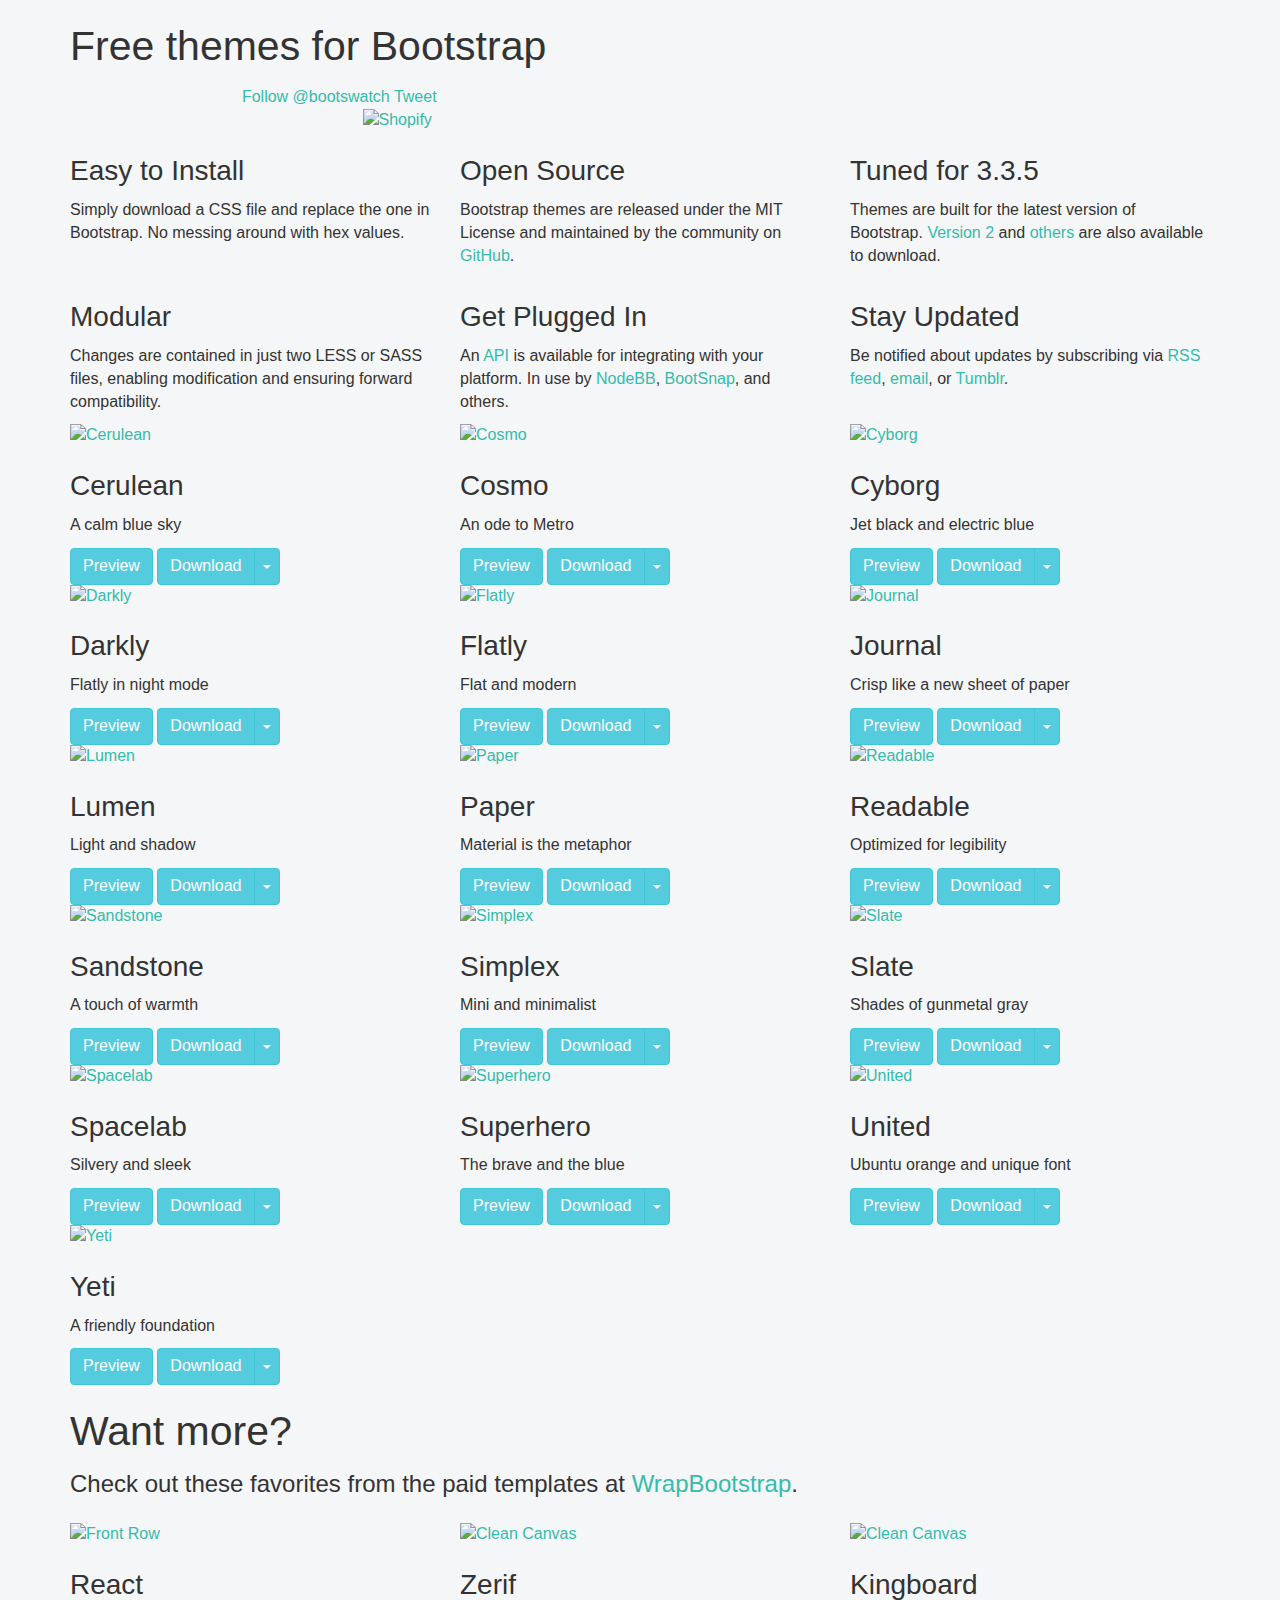
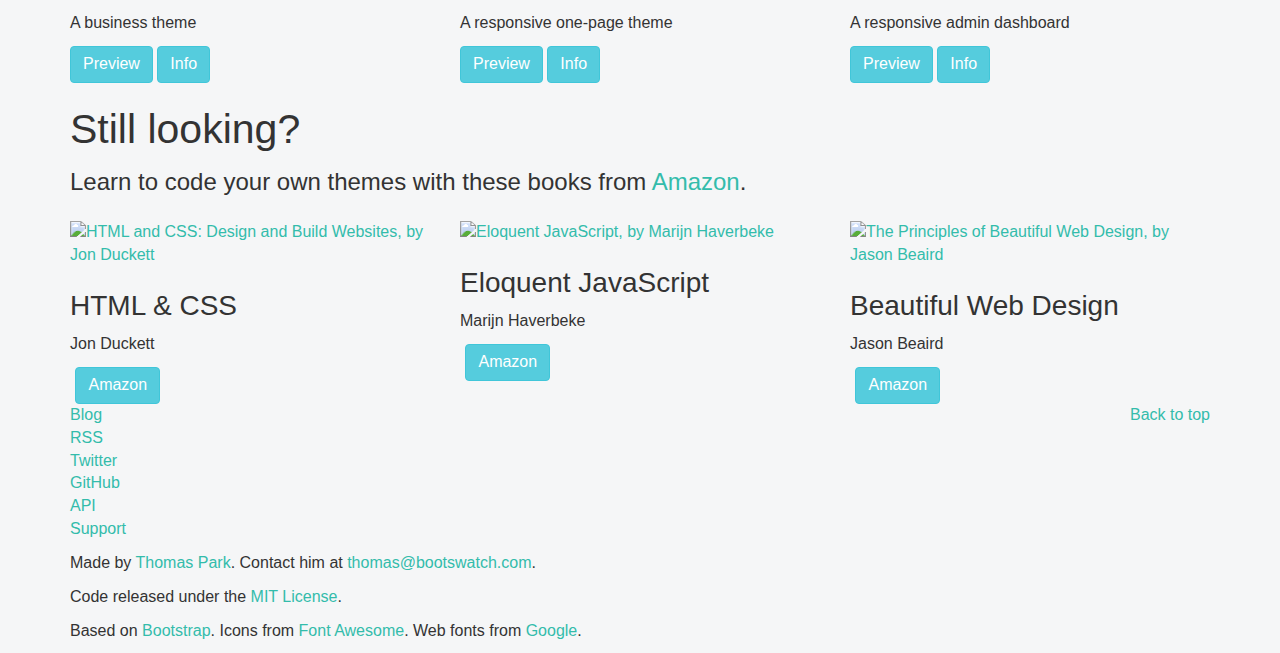
==== full-featured-template.html @ 7a9c5485 "Create full-featured-template.html" ====
<!DOCTYPE html>
<html lang="en">
  <head>
    <meta charset="utf-8">
    <title>Bootsstrap Full featured template</title>
    <meta name="viewport" content="width=device-width, initial-scale=1">
    <meta http-equiv="X-UA-Compatible" content="IE=edge" />
    <link rel="stylesheet" href="./css/bootstrap.css" media="screen">
    <link rel="stylesheet" href="./css/font-awesome.min.css">
    <link rel="stylesheet" href="./css/custom.css">
    <!-- HTML5 shim and Respond.js IE8 support of HTML5 elements and media queries -->
    <!--[if lt IE 9]>
      <script src="./bower_components/html5shiv/dist/html5shiv.js"></script>
      <script src="./bower_components/respond/dest/respond.min.js"></script>
    <![endif]-->
    
  </head>
  <body id="home">
    <div class="splash">
      <div class="container">

        <div class="row">
          <div class="col-lg-12">
            <!-- <div><img class="logo" src="assets/img/logo.png"></div> -->
            <h1>Free themes for Bootstrap</h1>
            <div id="social">
              <span>
                <iframe id="gh-fork" src="https://ghbtns.com/github-btn.html?user=thomaspark&repo=bootswatch&type=fork" allowtransparency="true" frameborder="0" scrolling="0" width="53" height="20"></iframe>
                <iframe id="gh-star" src="https://ghbtns.com/github-btn.html?user=thomaspark&repo=bootswatch&type=watch&count=true" allowtransparency="true" frameborder="0" scrolling="0" width="110" height="20"></iframe>
              </span>
              <span>
                <a href="https://twitter.com/bootswatch" class="twitter-follow-button" data-show-count="false" data-show-screen-name="true">Follow @bootswatch</a>
                <a href="https://twitter.com/share" class="twitter-share-button" data-url="http://bootswatch.com" data-via="bootswatch">Tweet</a>
              </span>
            </div>
            <div class="row">
              <div class="col-md-6 col-md-offset-3">
                <div class="sponsor">
                  <a href="http://www.shopify.com/?ref=bootswatch" target="_blank" onclick="_gaq.push(['_trackEvent', 'banner', 'click', 'shopify']);">
                    <img src="assets/img/shopify.png" alt="Shopify" width="180" height="150" onload="_gaq.push(['_trackEvent', 'banner', 'impression', 'shopify']);">
                  </a>
                </div>
              </div>
            </div>
          </div>
        </div>

      </div>
    </div>

    <div class="section-tout">
      <div class="container">

        <div class="row">
          <div class="col-lg-4 col-sm-6">
            <h3><i class="fa fa-file-o"></i> Easy to Install</h3>
            <p>Simply download a CSS file and replace the one in Bootstrap. No messing around with hex values.</p>
          </div>
          <div class="col-lg-4 col-sm-6">
            <h3><i class="fa fa-github"></i> Open Source</h3>
            <p>Bootstrap themes are released under the MIT License and maintained by the community on <a target="_blank" href="https://github.com/thomaspark/bootswatch">GitHub</a>.</p>
          </div>
          <div class="col-lg-4 col-sm-6">
            <h3><i class="fa fa-wrench"></i> Tuned for 3.3.5</h3>
            <p>Themes are built for the latest version of Bootstrap. <a href="2/">Version 2</a> and <a target="_blank" href="https://github.com/thomaspark/bootswatch/tags">others</a> are also available to download.</p>
          </div>
          <div class="col-lg-4 col-sm-6">
            <h3><i class="fa fa-cogs"></i> Modular</h3>
             <p>Changes are contained in just two LESS or SASS files, enabling modification and ensuring forward compatibility.</p>
          </div>
          <div class="col-lg-4 col-sm-6">
            <h3><i class="fa fa-cloud"></i> Get Plugged In</h3>
            <p>An <a href="./help/#api">API</a> is available for integrating with your platform. In use by <a href="https://nodebb.org/" target="_blank">NodeBB</a>, <a href="http://yabdab.com/stacks/bootsnap" target="_blank">BootSnap</a>, and others.</p>
          </div>
          <div class="col-lg-4 col-sm-6">
            <h3><i class="fa fa-bullhorn"></i> Stay Updated</h3>
            <p>Be notified about updates by subscribing via <a href="http://feeds.feedburner.com/bootswatch">RSS feed</a>, <a href="http://feedburner.google.com/fb/a/mailverify?uri=bootswatch&amp;loc=en_US">email</a>, or <a href="http://news.bootswatch.com" onclick="pageTracker._link(this.href); return false;">Tumblr</a>.</p>
          </div>
        </div>

      </div>
    </div>

    <div class="section-preview">
      <div class="container">
        <div class="row">

          <div class="col-lg-4 col-sm-6">
            <div class="preview">
              <div class="image">
                <a href="cerulean/"><img src="cerulean/thumbnail.png" class="img-responsive" alt="Cerulean"></a>
              </div>
              <div class="options">
                <h3>Cerulean</h3>
                <p>A calm blue sky</p>
                <div class="btn-group"><a class="btn btn-info" href="cerulean/">Preview</a></div>
                <div class="btn-group">
                  <a class="btn btn-info" target="_blank" href="cerulean/bootstrap.min.css" onClick="_gaq.push(['_trackEvent', 'bootswatch', 'cerulean', 'bootstrap.min.css']);">Download</a>
                  <a class="btn btn-info dropdown-toggle" data-toggle="dropdown" href="#">
                    <span class="caret"></span>
                  </a>
                  <ul class="dropdown-menu">
                    <li><a target="_blank" href="cerulean/bootstrap.min.css" onClick="_gaq.push(['_trackEvent', 'bootswatch', 'cerulean', 'bootstrap.min.css']);">bootstrap.min.css</a></li>
                    <li><a target="_blank" href="cerulean/bootstrap.css" onClick="_gaq.push(['_trackEvent', 'bootswatch', 'cerulean', 'bootstrap.css']);">bootstrap.css</a></li>
                    <li class="divider"></li>
                    <li><a target="_blank" href="cerulean/variables.less" onClick="_gaq.push(['_trackEvent', 'bootswatch', 'cerulean', 'variables.less']);">variables.less</a></li>
                    <li><a target="_blank" href="cerulean/bootswatch.less" onClick="_gaq.push(['_trackEvent', 'bootswatch', 'cerulean', 'bootswatch.less']);">bootswatch.less</a></li>
                    <li class="divider"></li>
                    <li><a target="_blank" href="cerulean/_variables.scss" onClick="_gaq.push(['_trackEvent', 'bootswatch', 'cerulean', '_variables.scss']);">_variables.scss</a></li>
                    <li><a target="_blank" href="cerulean/_bootswatch.scss" onClick="_gaq.push(['_trackEvent', 'bootswatch', 'cerulean', '_bootswatch.scss']);">_bootswatch.scss</a></li>
                  </ul>
                </div>
              </div>
            </div>
          </div>

          <div class="col-lg-4 col-sm-6">
            <div class="preview">
              <div class="image">
                <a href="cosmo/"><img class="img-responsive" src="cosmo/thumbnail.png" alt="Cosmo"></a>
              </div>
              <div class="options">
                <h3>Cosmo</h3>
                <p>An ode to Metro</p>
                <div class="btn-group"><a class="btn btn-info" href="cosmo/">Preview</a></div>
                <div class="btn-group">
                  <a class="btn btn-info" target="_blank" href="cosmo/bootstrap.min.css" onClick="_gaq.push(['_trackEvent', 'bootswatch', 'cosmo', 'bootstrap.min.css']);">Download</a>
                  <a class="btn btn-info dropdown-toggle" data-toggle="dropdown" href="#">
                    <span class="caret"></span>
                  </a>
                  <ul class="dropdown-menu">
                    <li><a target="_blank" href="cosmo/bootstrap.min.css" onClick="_gaq.push(['_trackEvent', 'bootswatch', 'cosmo', 'bootstrap.min.css']);">bootstrap.min.css</a></li>
                    <li><a target="_blank" href="cosmo/bootstrap.css" onClick="_gaq.push(['_trackEvent', 'bootswatch', 'cosmo', 'bootstrap.css']);">bootstrap.css</a></li>
                    <li class="divider"></li>
                    <li><a target="_blank" href="cosmo/variables.less" onClick="_gaq.push(['_trackEvent', 'bootswatch', 'cosmo', 'variables.less']);">variables.less</a></li>
                    <li><a target="_blank" href="cosmo/bootswatch.less" onClick="_gaq.push(['_trackEvent', 'bootswatch', 'cosmo', 'bootswatch.less']);">bootswatch.less</a></li>
                    <li class="divider"></li>
                    <li><a target="_blank" href="cosmo/_variables.scss" onClick="_gaq.push(['_trackEvent', 'bootswatch', 'cosmo', '_variables.scss']);">_variables.scss</a></li>
                    <li><a target="_blank" href="cosmo/_bootswatch.scss" onClick="_gaq.push(['_trackEvent', 'bootswatch', 'cosmo', '_bootswatch.scss']);">_bootswatch.scss</a></li>
                  </ul>
                </div>
              </div>
            </div>
          </div>

          <div class="col-lg-4 col-sm-6">
            <div class="preview">
              <div class="image">
                <a href="cyborg/"><img class="img-responsive" src="cyborg/thumbnail.png" alt="Cyborg"></a>
              </div>
              <div class="options">
                <h3>Cyborg</h3>
                <p>Jet black and electric blue</p>
                <div class="btn-group"><a class="btn btn-info" href="cyborg/">Preview</a></div>
                <div class="btn-group">
                  <a class="btn btn-info" target="_blank" href="cyborg/bootstrap.min.css"
                  onClick="_gaq.push(['_trackEvent', 'bootswatch', 'cyborg', 'bootstrap.min.css']);">Download</a>
                  <a class="btn btn-info dropdown-toggle" data-toggle="dropdown" href="#">
                    <span class="caret"></span>
                  </a>
                  <ul class="dropdown-menu">
                    <li><a target="_blank" href="cyborg/bootstrap.min.css" onClick="_gaq.push(['_trackEvent', 'bootswatch', 'cyborg', 'bootstrap.min.css']);">bootstrap.min.css</a></li>
                    <li><a target="_blank" href="cyborg/bootstrap.css" onClick="_gaq.push(['_trackEvent', 'bootswatch', 'cyborg', 'bootstrap.css']);">bootstrap.css</a></li>
                    <li class="divider"></li>
                    <li><a target="_blank" href="cyborg/variables.less" onClick="_gaq.push(['_trackEvent', 'bootswatch', 'cyborg', 'variables.less']);">variables.less</a></li>
                    <li><a target="_blank" href="cyborg/bootswatch.less" onClick="_gaq.push(['_trackEvent', 'bootswatch', 'cyborg', 'bootswatch.less']);">bootswatch.less</a></li>
                    <li class="divider"></li>
                    <li><a target="_blank" href="cyborg/_variables.scss" onClick="_gaq.push(['_trackEvent', 'bootswatch', 'cyborg', '_variables.scss']);">_variables.scss</a></li>
                    <li><a target="_blank" href="cyborg/_bootswatch.scss" onClick="_gaq.push(['_trackEvent', 'bootswatch', 'cyborg', '_bootswatch.scss']);">_bootswatch.scss</a></li>
                  </ul>
                </div>
              </div>
            </div>
          </div>

          <div class="col-lg-4 col-sm-6">
            <div class="preview">
              <div class="image">
                <a href="darkly/"><img class="img-responsive" src="darkly/thumbnail.png" alt="Darkly"></a>
              </div>
              <div class="options">
                <h3>Darkly</h3>
                <p>Flatly in night mode</p>
                <div class="btn-group"><a class="btn btn-info" href="darkly/">Preview</a></div>
                <div class="btn-group">
                  <a class="btn btn-info" target="_blank" href="darkly/bootstrap.min.css"
                  onClick="_gaq.push(['_trackEvent', 'bootswatch', 'darkly', 'bootstrap.min.css']);">Download</a>
                  <a class="btn btn-info dropdown-toggle" data-toggle="dropdown" href="#">
                    <span class="caret"></span>
                  </a>
                  <ul class="dropdown-menu">
                    <li><a target="_blank" href="darkly/bootstrap.min.css" onClick="_gaq.push(['_trackEvent', 'bootswatch', 'darkly', 'bootstrap.min.css']);">bootstrap.min.css</a></li>
                    <li><a target="_blank" href="darkly/bootstrap.css" onClick="_gaq.push(['_trackEvent', 'bootswatch', 'darkly', 'bootstrap.css']);">bootstrap.css</a></li>
                    <li class="divider"></li>
                    <li><a target="_blank" href="darkly/variables.less" onClick="_gaq.push(['_trackEvent', 'bootswatch', 'darkly', 'variables.less']);">variables.less</a></li>
                    <li><a target="_blank" href="darkly/bootswatch.less" onClick="_gaq.push(['_trackEvent', 'bootswatch', 'darkly', 'bootswatch.less']);">bootswatch.less</a></li>
                    <li class="divider"></li>
                    <li><a target="_blank" href="darkly/_variables.scss" onClick="_gaq.push(['_trackEvent', 'bootswatch', 'darkly', '_variables.scss']);">_variables.scss</a></li>
                    <li><a target="_blank" href="darkly/_bootswatch.scss" onClick="_gaq.push(['_trackEvent', 'bootswatch', 'darkly', '_bootswatch.scss']);">_bootswatch.scss</a></li>
                  </ul>
                </div>
              </div>
            </div>
          </div>

          <div class="col-lg-4 col-sm-6">
            <div class="preview">
              <div class="image">
                <a href="flatly/"><img class="img-responsive" src="flatly/thumbnail.png" alt="Flatly"></a>
              </div>
              <div class="options">
                <h3>Flatly</h3>
                <p>Flat and modern</p>
                <div class="btn-group"><a class="btn btn-info" href="flatly/">Preview</a></div>
                <div class="btn-group">
                  <a class="btn btn-info" target="_blank" href="flatly/bootstrap.min.css"
                  onClick="_gaq.push(['_trackEvent', 'bootswatch', 'flatly', 'bootstrap.min.css']);">Download</a>
                  <a class="btn btn-info dropdown-toggle" data-toggle="dropdown" href="#">
                    <span class="caret"></span>
                  </a>
                  <ul class="dropdown-menu">
                    <li><a target="_blank" href="flatly/bootstrap.min.css" onClick="_gaq.push(['_trackEvent', 'bootswatch', 'flatly', 'bootstrap.min.css']);">bootstrap.min.css</a></li>
                    <li><a target="_blank" href="flatly/bootstrap.css" onClick="_gaq.push(['_trackEvent', 'bootswatch', 'flatly', 'bootstrap.css']);">bootstrap.css</a></li>
                    <li class="divider"></li>
                    <li><a target="_blank" href="flatly/variables.less" onClick="_gaq.push(['_trackEvent', 'bootswatch', 'flatly', 'variables.less']);">variables.less</a></li>
                    <li><a target="_blank" href="flatly/bootswatch.less" onClick="_gaq.push(['_trackEvent', 'bootswatch', 'flatly', 'bootswatch.less']);">bootswatch.less</a></li>
                    <li class="divider"></li>
                    <li><a target="_blank" href="flatly/_variables.scss" onClick="_gaq.push(['_trackEvent', 'bootswatch', 'flatly', '_variables.scss']);">_variables.scss</a></li>
                    <li><a target="_blank" href="flatly/_bootswatch.scss" onClick="_gaq.push(['_trackEvent', 'bootswatch', 'flatly', '_bootswatch.scss']);">_bootswatch.scss</a></li>
                  </ul>
                </div>
              </div>
            </div>
          </div>

          <div class="col-lg-4 col-sm-6">
            <div class="preview">
              <div class="image">
                <a href="journal/"><img class="img-responsive" src="journal/thumbnail.png" alt="Journal"></a>
              </div>
              <div class="options">
                <h3>Journal</h3>
                <p>Crisp like a new sheet of paper</p>
                <div class="btn-group"><a class="btn btn-info" href="journal/">Preview</a></div>
                <div class="btn-group">
                  <a class="btn btn-info" target="_blank" href="journal/bootstrap.min.css"
                  onClick="_gaq.push(['_trackEvent', 'bootswatch', 'journal', 'bootstrap.min.css']);">Download</a>
                  <a class="btn btn-info dropdown-toggle" data-toggle="dropdown" href="#">
                    <span class="caret"></span>
                  </a>
                  <ul class="dropdown-menu">
                    <li><a target="_blank" href="journal/bootstrap.min.css" onClick="_gaq.push(['_trackEvent', 'bootswatch', 'journal', 'bootstrap.min.css']);">bootstrap.min.css</a></li>
                    <li><a target="_blank" href="journal/bootstrap.css" onClick="_gaq.push(['_trackEvent', 'bootswatch', 'journal', 'bootstrap.css']);">bootstrap.css</a></li>
                    <li class="divider"></li>
                    <li><a target="_blank" href="journal/variables.less" onClick="_gaq.push(['_trackEvent', 'bootswatch', 'journal', 'variables.less']);">variables.less</a></li>
                    <li><a target="_blank" href="journal/bootswatch.less" onClick="_gaq.push(['_trackEvent', 'bootswatch', 'journal', 'bootswatch.less']);">bootswatch.less</a></li>
                    <li class="divider"></li>
                    <li><a target="_blank" href="journal/_variables.scss" onClick="_gaq.push(['_trackEvent', 'bootswatch', 'journal', '_variables.scss']);">_variables.scss</a></li>
                    <li><a target="_blank" href="journal/_bootswatch.scss" onClick="_gaq.push(['_trackEvent', 'bootswatch', 'journal', '_bootswatch.scss']);">_bootswatch.scss</a></li>
                  </ul>
                </div>
              </div>
            </div>
          </div>

          <div class="col-lg-4 col-sm-6">
            <div class="preview">
              <div class="image">
                <a href="lumen/"><img src="lumen/thumbnail.png" class="img-responsive" alt="Lumen"></a>
              </div>
              <div class="options">
                <h3>Lumen</h3>
                <p>Light and shadow</p>
                <div class="btn-group"><a class="btn btn-info" href="lumen/">Preview</a></div>
                <div class="btn-group">
                  <a class="btn btn-info" target="_blank" href="lumen/bootstrap.min.css" onClick="_gaq.push(['_trackEvent', 'bootswatch', 'lumen', 'bootstrap.min.css']);">Download</a>
                  <a class="btn btn-info dropdown-toggle" data-toggle="dropdown" href="#">
                    <span class="caret"></span>
                  </a>
                  <ul class="dropdown-menu">
                    <li><a target="_blank" href="lumen/bootstrap.min.css" onClick="_gaq.push(['_trackEvent', 'bootswatch', 'lumen', 'bootstrap.min.css']);">bootstrap.min.css</a></li>
                    <li><a target="_blank" href="lumen/bootstrap.css" onClick="_gaq.push(['_trackEvent', 'bootswatch', 'lumen', 'bootstrap.css']);">bootstrap.css</a></li>
                    <li class="divider"></li>
                    <li><a target="_blank" href="lumen/variables.less" onClick="_gaq.push(['_trackEvent', 'bootswatch', 'lumen', 'variables.less']);">variables.less</a></li>
                    <li><a target="_blank" href="lumen/bootswatch.less" onClick="_gaq.push(['_trackEvent', 'bootswatch', 'lumen', 'bootswatch.less']);">bootswatch.less</a></li>
                    <li class="divider"></li>
                    <li><a target="_blank" href="lumen/_variables.scss" onClick="_gaq.push(['_trackEvent', 'bootswatch', 'lumen', '_variables.scss']);">_variables.scss</a></li>
                    <li><a target="_blank" href="lumen/_bootswatch.scss" onClick="_gaq.push(['_trackEvent', 'bootswatch', 'lumen', '_bootswatch.scss']);">_bootswatch.scss</a></li>
                  </ul>
                </div>
              </div>
            </div>
          </div>

          <div class="col-lg-4 col-sm-6">
            <div class="preview">
              <div class="image">
                <a href="paper/"><img class="img-responsive" src="paper/thumbnail.png" alt="Paper"></a>
              </div>
              <div class="options">
                <h3>Paper</h3>
                <p>Material is the metaphor</p>
                <div class="btn-group"><a class="btn btn-info" href="paper/">Preview</a></div>
                <div class="btn-group">
                  <a class="btn btn-info" target="_blank" href="paper/bootstrap.min.css"
                  onClick="_gaq.push(['_trackEvent', 'bootswatch', 'paper', 'bootstrap.min.css']);">Download</a>
                  <a class="btn btn-info dropdown-toggle" data-toggle="dropdown" href="#">
                    <span class="caret"></span>
                  </a>
                  <ul class="dropdown-menu">
                    <li><a target="_blank" href="paper/bootstrap.min.css" onClick="_gaq.push(['_trackEvent', 'bootswatch', 'paper', 'bootstrap.min.css']);">bootstrap.min.css</a></li>
                    <li><a target="_blank" href="paper/bootstrap.css" onClick="_gaq.push(['_trackEvent', 'bootswatch', 'paper', 'bootstrap.css']);">bootstrap.css</a></li>
                    <li class="divider"></li>
                    <li><a target="_blank" href="paper/variables.less" onClick="_gaq.push(['_trackEvent', 'bootswatch', 'paper', 'variables.less']);">variables.less</a></li>
                    <li><a target="_blank" href="paper/bootswatch.less" onClick="_gaq.push(['_trackEvent', 'bootswatch', 'paper', 'bootswatch.less']);">bootswatch.less</a></li>
                    <li class="divider"></li>
                    <li><a target="_blank" href="paper/_variables.scss" onClick="_gaq.push(['_trackEvent', 'bootswatch', 'paper', '_variables.scss']);">_variables.scss</a></li>
                    <li><a target="_blank" href="paper/_bootswatch.scss" onClick="_gaq.push(['_trackEvent', 'bootswatch', 'paper', '_bootswatch.scss']);">_bootswatch.scss</a></li>
                  </ul>
                </div>
              </div>
            </div>
          </div>

          <div class="col-lg-4 col-sm-6">
            <div class="preview">
              <div class="image">
                <a href="readable/"><img class="img-responsive" src="readable/thumbnail.png" alt="Readable"></a>
              </div>
              <div class="options">
                <h3>Readable</h3>
                <p>Optimized for legibility</p>
                <div class="btn-group"><a class="btn btn-info" href="readable/">Preview</a></div>
                <div class="btn-group">
                  <a class="btn btn-info" target="_blank" href="readable/bootstrap.min.css"
                  onClick="_gaq.push(['_trackEvent', 'bootswatch', 'readable', 'bootstrap.min.css']);">Download</a>
                  <a class="btn btn-info dropdown-toggle" data-toggle="dropdown" href="#">
                    <span class="caret"></span>
                  </a>
                  <ul class="dropdown-menu">
                    <li><a target="_blank" href="readable/bootstrap.min.css" onClick="_gaq.push(['_trackEvent', 'bootswatch', 'readable', 'bootstrap.min.css']);">bootstrap.min.css</a></li>
                    <li><a target="_blank" href="readable/bootstrap.css" onClick="_gaq.push(['_trackEvent', 'bootswatch', 'readable', 'bootstrap.css']);">bootstrap.css</a></li>
                    <li class="divider"></li>
                    <li><a target="_blank" href="readable/variables.less" onClick="_gaq.push(['_trackEvent', 'bootswatch', 'readable', 'variables.less']);">variables.less</a></li>
                    <li><a target="_blank" href="readable/bootswatch.less" onClick="_gaq.push(['_trackEvent', 'bootswatch', 'readable', 'bootswatch.less']);">bootswatch.less</a></li>
                    <li class="divider"></li>
                    <li><a target="_blank" href="readable/_variables.scss" onClick="_gaq.push(['_trackEvent', 'bootswatch', 'readable', '_variables.scss']);">_variables.scss</a></li>
                    <li><a target="_blank" href="readable/_bootswatch.scss" onClick="_gaq.push(['_trackEvent', 'bootswatch', 'readable', '_bootswatch.scss']);">_bootswatch.scss</a></li>
                  </ul>
                </div>
              </div>
            </div>
          </div>

          <div class="col-lg-4 col-sm-6">
            <div class="preview">
              <div class="image">
                <a href="sandstone/"><img src="sandstone/thumbnail.png" class="img-responsive" alt="Sandstone"></a>
              </div>
              <div class="options">
                <h3>Sandstone</h3>
                <p>A touch of warmth</p>
                <div class="btn-group"><a class="btn btn-info" href="sandstone/">Preview</a></div>
                <div class="btn-group">
                  <a class="btn btn-info" target="_blank" href="sandstone/bootstrap.min.css" onClick="_gaq.push(['_trackEvent', 'bootswatch', 'sandstone', 'bootstrap.min.css']);">Download</a>
                  <a class="btn btn-info dropdown-toggle" data-toggle="dropdown" href="#">
                    <span class="caret"></span>
                  </a>
                  <ul class="dropdown-menu">
                    <li><a target="_blank" href="sandstone/bootstrap.min.css"
                      onClick="_gaq.push(['_trackEvent', 'bootswatch', 'sandstone', 'bootstrap.min.css']);">bootstrap.min.css</a></li>
                    <li><a target="_blank" href="sandstone/bootstrap.css"
                      onClick="_gaq.push(['_trackEvent', 'bootswatch', 'sandstone', 'bootstrap.css']);">bootstrap.css</a></li>
                    <li class="divider"></li>
                    <li><a target="_blank" href="sandstone/variables.less" onClick="_gaq.push(['_trackEvent', 'bootswatch', 'sandstone', 'variables.less']);">variables.less</a></li>
                    <li><a target="_blank" href="sandstone/bootswatch.less" onClick="_gaq.push(['_trackEvent', 'bootswatch', 'sandstone', 'bootswatch.less']);">bootswatch.less</a></li>
                    <li class="divider"></li>
                    <li><a target="_blank" href="sandstone/_variables.scss" onClick="_gaq.push(['_trackEvent', 'bootswatch', 'sandstone', '_variables.scss']);">_variables.scss</a></li>
                    <li><a target="_blank" href="sandstone/_bootswatch.scss" onClick="_gaq.push(['_trackEvent', 'bootswatch', 'sandstone', '_bootswatch.scss']);">_bootswatch.scss</a></li>
                  </ul>
                </div>
              </div>
            </div>
          </div>

          <div class="col-lg-4 col-sm-6">
            <div class="preview">
              <div class="image">
                <a href="simplex/"><img class="img-responsive" src="simplex/thumbnail.png" alt="Simplex"></a>
              </div>
              <div class="options">
                <h3>Simplex</h3>
                <p>Mini and minimalist</p>
                <div class="btn-group"><a class="btn btn-info" href="simplex/">Preview</a></div>
                <div class="btn-group">
                  <a class="btn btn-info" target="_blank" href="simplex/bootstrap.min.css"
                  onClick="_gaq.push(['_trackEvent', 'bootswatch', 'simplex', 'bootstrap.min.css']);">Download</a>
                  <a class="btn btn-info dropdown-toggle" data-toggle="dropdown" href="#">
                    <span class="caret"></span>
                  </a>
                  <ul class="dropdown-menu">
                    <li><a target="_blank" href="simplex/bootstrap.min.css" onClick="_gaq.push(['_trackEvent', 'bootswatch', 'simplex', 'bootstrap.min.css']);">bootstrap.min.css</a></li>
                    <li><a target="_blank" href="simplex/bootstrap.css" onClick="_gaq.push(['_trackEvent', 'bootswatch', 'simplex', 'bootstrap.css']);">bootstrap.css</a></li>
                    <li class="divider"></li>
                    <li><a target="_blank" href="simplex/variables.less" onClick="_gaq.push(['_trackEvent', 'bootswatch', 'simplex', 'variables.less']);">variables.less</a></li>
                    <li><a target="_blank" href="simplex/bootswatch.less" onClick="_gaq.push(['_trackEvent', 'bootswatch', 'simplex', 'bootswatch.less']);">bootswatch.less</a></li>
                    <li class="divider"></li>
                    <li><a target="_blank" href="simplex/_variables.scss" onClick="_gaq.push(['_trackEvent', 'bootswatch', 'simplex', '_variables.scss']);">_variables.scss</a></li>
                    <li><a target="_blank" href="simplex/_bootswatch.scss" onClick="_gaq.push(['_trackEvent', 'bootswatch', 'simplex', '_bootswatch.scss']);">_bootswatch.scss</a></li>
                  </ul>
                </div>
              </div>
            </div>
          </div>

          <div class="col-lg-4 col-sm-6">
            <div class="preview">
              <div class="image">
                <a href="slate/"><img class="img-responsive" src="slate/thumbnail.png" alt="Slate"></a>
              </div>
              <div class="options">
                <h3>Slate</h3>
                <p>Shades of gunmetal gray</p>
                <div class="btn-group"><a class="btn btn-info" href="slate/">Preview</a></div>
                <div class="btn-group">
                  <a class="btn btn-info" target="_blank" href="slate/bootstrap.min.css"
                  onClick="_gaq.push(['_trackEvent', 'bootswatch', 'slate', 'bootstrap.min.css']);">Download</a>
                  <a class="btn btn-info dropdown-toggle" data-toggle="dropdown" href="#">
                    <span class="caret"></span>
                  </a>
                  <ul class="dropdown-menu">
                    <li><a target="_blank" href="slate/bootstrap.min.css" onClick="_gaq.push(['_trackEvent', 'bootswatch', 'slate', 'bootstrap.min.css']);">bootstrap.min.css</a></li>
                    <li><a target="_blank" href="slate/bootstrap.css" onClick="_gaq.push(['_trackEvent', 'bootswatch', 'slate', 'bootstrap.css']);">bootstrap.css</a></li>
                    <li class="divider"></li>
                    <li><a target="_blank" href="slate/variables.less" onClick="_gaq.push(['_trackEvent', 'bootswatch', 'slate', 'variables.less']);">variables.less</a></li>
                    <li><a target="_blank" href="slate/bootswatch.less" onClick="_gaq.push(['_trackEvent', 'bootswatch', 'slate', 'bootswatch.less']);">bootswatch.less</a></li>
                    <li class="divider"></li>
                    <li><a target="_blank" href="slate/_variables.scss" onClick="_gaq.push(['_trackEvent', 'bootswatch', 'slate', '_variables.scss']);">_variables.scss</a></li>
                    <li><a target="_blank" href="slate/_bootswatch.scss" onClick="_gaq.push(['_trackEvent', 'bootswatch', 'slate', '_bootswatch.scss']);">_bootswatch.scss</a></li>
                  </ul>
                </div>

              </div>
            </div>
          </div>
          <div class="col-lg-4 col-sm-6">
            <div class="preview">
              <div class="image">
                <a href="spacelab/"><img class="img-responsive" src="spacelab/thumbnail.png" alt="Spacelab"></a>
              </div>
              <div class="options">
                <h3>Spacelab</h3>
                <p>Silvery and sleek</p>
                <div class="btn-group"><a class="btn btn-info" href="spacelab/">Preview</a></div>
                <div class="btn-group">
                  <a class="btn btn-info" target="_blank" href="spacelab/bootstrap.min.css"
                  onClick="_gaq.push(['_trackEvent', 'bootswatch', 'spacelab', 'bootstrap.min.css']);">Download</a>
                  <a class="btn btn-info dropdown-toggle" data-toggle="dropdown" href="#">
                    <span class="caret"></span>
                  </a>
                  <ul class="dropdown-menu">
                    <li><a target="_blank" href="spacelab/bootstrap.min.css" onClick="_gaq.push(['_trackEvent', 'bootswatch', 'spacelab', 'bootstrap.min.css']);">bootstrap.min.css</a></li>
                    <li><a target="_blank" href="spacelab/bootstrap.css" onClick="_gaq.push(['_trackEvent', 'bootswatch', 'spacelab', 'bootstrap.css']);">bootstrap.css</a></li>
                    <li class="divider"></li>
                    <li><a target="_blank" href="spacelab/variables.less" onClick="_gaq.push(['_trackEvent', 'bootswatch', 'spacelab', 'variables.less']);">variables.less</a></li>
                    <li><a target="_blank" href="spacelab/bootswatch.less" onClick="_gaq.push(['_trackEvent', 'bootswatch', 'spacelab', 'bootswatch.less']);">bootswatch.less</a></li>
                    <li class="divider"></li>
                    <li><a target="_blank" href="spacelab/_variables.scss" onClick="_gaq.push(['_trackEvent', 'bootswatch', 'spacelab', '_variables.scss']);">_variables.scss</a></li>
                    <li><a target="_blank" href="spacelab/_bootswatch.scss" onClick="_gaq.push(['_trackEvent', 'bootswatch', 'spacelab', '_bootswatch.scss']);">_bootswatch.scss</a></li>
                  </ul>
                </div>
              </div>
            </div>
          </div>

          <div class="col-lg-4 col-sm-6">
            <div class="preview">
              <div class="image">
                <a href="superhero/"><img class="img-responsive" src="superhero/thumbnail.png" alt="Superhero"></a>
              </div>
              <div class="options">
                <h3>Superhero</h3>
                <p>The brave and the blue</p>
                <div class="btn-group"><a class="btn btn-info" href="superhero/">Preview</a></div>
                <div class="btn-group">
                  <a class="btn btn-info" target="_blank" href="superhero/bootstrap.min.css"
                  onClick="_gaq.push(['_trackEvent', 'bootswatch', 'superhero', 'bootstrap.min.css']);">Download</a>
                  <a class="btn btn-info dropdown-toggle" data-toggle="dropdown" href="#">
                    <span class="caret"></span>
                  </a>
                  <ul class="dropdown-menu">
                    <li><a target="_blank" href="superhero/bootstrap.min.css" onClick="_gaq.push(['_trackEvent', 'bootswatch', 'superhero', 'bootstrap.min.css']);">bootstrap.min.css</a></li>
                    <li><a target="_blank" href="superhero/bootstrap.css" onClick="_gaq.push(['_trackEvent', 'bootswatch', 'superhero', 'bootstrap.css']);">bootstrap.css</a></li>
                    <li class="divider"></li>
                    <li><a target="_blank" href="superhero/variables.less" onClick="_gaq.push(['_trackEvent', 'bootswatch', 'superhero', 'variables.less']);">variables.less</a></li>
                    <li><a target="_blank" href="superhero/bootswatch.less" onClick="_gaq.push(['_trackEvent', 'bootswatch', 'superhero', 'bootswatch.less']);">bootswatch.less</a></li>
                    <li class="divider"></li>
                    <li><a target="_blank" href="superhero/_variables.scss" onClick="_gaq.push(['_trackEvent', 'bootswatch', 'superhero', '_variables.scss']);">_variables.scss</a></li>
                    <li><a target="_blank" href="superhero/_bootswatch.scss" onClick="_gaq.push(['_trackEvent', 'bootswatch', 'superhero', '_bootswatch.scss']);">_bootswatch.scss</a></li>
                  </ul>
                </div>
              </div>
            </div>
          </div>

          <div class="col-lg-4 col-sm-6">
            <div class="preview">
              <div class="image">
                <a href="united/"><img class="img-responsive" src="united/thumbnail.png" alt="United"></a>
              </div>
              <div class="options">
                <h3>United</h3>
                <p>Ubuntu orange and unique font</p>
                <div class="btn-group"><a class="btn btn-info" href="united/">Preview</a></div>
                <div class="btn-group">
                  <a class="btn btn-info" target="_blank" href="united/bootstrap.min.css"
                  onClick="_gaq.push(['_trackEvent', 'bootswatch', 'united', 'bootstrap.min.css']);">Download</a>
                  <a class="btn btn-info dropdown-toggle" data-toggle="dropdown" href="#">
                    <span class="caret"></span>
                  </a>
                  <ul class="dropdown-menu">
                    <li><a target="_blank" href="united/bootstrap.min.css" onClick="_gaq.push(['_trackEvent', 'bootswatch', 'united', 'bootstrap.min.css']);">bootstrap.min.css</a></li>
                    <li><a target="_blank" href="united/bootstrap.css" onClick="_gaq.push(['_trackEvent', 'bootswatch', 'united', 'bootstrap.css']);">bootstrap.css</a></li>
                    <li class="divider"></li>
                    <li><a target="_blank" href="united/variables.less" onClick="_gaq.push(['_trackEvent', 'bootswatch', 'united', 'variables.less']);">variables.less</a></li>
                    <li><a target="_blank" href="united/bootswatch.less" onClick="_gaq.push(['_trackEvent', 'bootswatch', 'united', 'bootswatch.less']);">bootswatch.less</a></li>
                    <li class="divider"></li>
                    <li><a target="_blank" href="united/_variables.scss" onClick="_gaq.push(['_trackEvent', 'bootswatch', 'united', '_variables.scss']);">_variables.scss</a></li>
                    <li><a target="_blank" href="united/_bootswatch.scss" onClick="_gaq.push(['_trackEvent', 'bootswatch', 'united', '_bootswatch.scss']);">_bootswatch.scss</a></li>
                  </ul>
                </div>
              </div>
            </div>
          </div>

          <div class="col-lg-4 col-sm-6">
            <div class="preview">
              <div class="image">
                <a href="yeti/"><img class="img-responsive" src="yeti/thumbnail.png" alt="Yeti"></a>
              </div>
              <div class="options">
                <h3>Yeti</h3>
                <p>A friendly foundation</p>
                <div class="btn-group"><a class="btn btn-info" href="yeti/">Preview</a></div>
                <div class="btn-group">
                  <a class="btn btn-info" target="_blank" href="yeti/bootstrap.min.css"
                  onClick="_gaq.push(['_trackEvent', 'bootswatch', 'yeti', 'bootstrap.min.css']);">Download</a>
                  <a class="btn btn-info dropdown-toggle" data-toggle="dropdown" href="#">
                    <span class="caret"></span>
                  </a>
                  <ul class="dropdown-menu">
                    <li><a target="_blank" href="yeti/bootstrap.min.css" onClick="_gaq.push(['_trackEvent', 'bootswatch', 'yeti', 'bootstrap.min.css']);">bootstrap.min.css</a></li>
                    <li><a target="_blank" href="yeti/bootstrap.css" onClick="_gaq.push(['_trackEvent', 'bootswatch', 'yeti', 'bootstrap.css']);">bootstrap.css</a></li>
                    <li class="divider"></li>
                    <li><a target="_blank" href="yeti/variables.less" onClick="_gaq.push(['_trackEvent', 'bootswatch', 'yeti', 'variables.less']);">variables.less</a></li>
                    <li><a target="_blank" href="yeti/bootswatch.less" onClick="_gaq.push(['_trackEvent', 'bootswatch', 'yeti', 'bootswatch.less']);">bootswatch.less</a></li>
                    <li class="divider"></li>
                    <li><a target="_blank" href="yeti/_variables.scss" onClick="_gaq.push(['_trackEvent', 'bootswatch', 'yeti', '_variables.scss']);">_variables.scss</a></li>
                    <li><a target="_blank" href="yeti/_bootswatch.scss" onClick="_gaq.push(['_trackEvent', 'bootswatch', 'yeti', '_bootswatch.scss']);">_bootswatch.scss</a></li>
                  </ul>
                </div>
              </div>
            </div>
          </div>


        </div>
      </div>


      <div class="container">
        <div class="row">

          <div class="col-lg-12">
            <h1>Want more?</h1>
            <p class="lead">Check out these favorites from the paid templates at <a target="_blank" href="https://wrapbootstrap.com/?ref=bsw" title="Marketplace for premium Bootstrap templates" onclick="_gaq.push(['_trackEvent', 'click', 'outbound', 'wrapbootstrap']);">WrapBootstrap</a>.</p>
          </div>

          <div class="col-lg-4 col-sm-4">
            <div class="preview">
              <div class="image">
                <a target="_blank" href="http://wrapbootstrap.com/preview/WB0K176S9?ref=bsw"><img class="img-responsive" src="https://s3.amazonaws.com/wrapbootstrap/live/products/icons/WB0K176S9.jpg" alt="Front Row"></a>
              </div>
              <div class="options">
                <h3>React</h3>
                <p>A business theme</p>
                <div>
                  <a class="btn btn-info" target="_blank" href="http://wrapbootstrap.com/preview/WB0K176S9?ref=bsw">Preview</a>
                  <a class="btn btn-info" target="_blank" href="https://wrapbootstrap.com/theme/react-business-theme-WB0K176S9?ref=bsw" onClick="_gaq.push(['_trackEvent', 'click', 'outbound', 'wrapbootstrap-react']);">Info</a>
                </div>
              </div>
            </div>
          </div>

          <div class="col-lg-4 col-sm-4">
            <div class="preview">
              <div class="image">
                <a target="_blank" href="http://wrapbootstrap.com/preview/WB01649B4?ref=bsw"><img class="img-responsive" src="https://s3.amazonaws.com/wrapbootstrap/live/products/600x375/WB01649B4.png" alt="Clean Canvas"></a>
              </div>
              <div class="options">
                <h3>Zerif</h3>
                <p>A responsive one-page theme</p>
                <div>
                  <a class="btn btn-info" target="_blank" href="http://wrapbootstrap.com/preview/WB01649B4?ref=bsw">Preview</a>
                  <a class="btn btn-info" target="_blank" href="https://wrapbootstrap.com/theme/zerif-responsive-one-page-theme-WB01649B4?ref=bsw" onClick="_gaq.push(['_trackEvent', 'click', 'outbound', 'wrapbootstrap-zerif']);">Info</a>
                </div>
              </div>
            </div>
          </div>

          <div class="col-lg-4 col-sm-4">
            <div class="preview">
              <div class="image">
                <a target="_blank" class="img-responsive" href="http://wrapbootstrap.com/preview/WB09JXK43?ref=bsw"><img class="img-responsive" src="https://s3.amazonaws.com/wrapbootstrap/live/products/600x375/WB09JXK43.png" alt="Clean Canvas"></a>
              </div>
              <div class="options">
                <h3>Kingboard</h3>
                <p>A responsive admin dashboard</p>
                <div>
                  <a class="btn btn-info" target="_blank" href="http://wrapbootstrap.com/preview/WB09JXK43?ref=bsw">Preview</a>
                  <a class="btn btn-info" target="_blank" href="https://wrapbootstrap.com/theme/kingboard-responsive-admin-dashboard-WB09JXK43?ref=bsw" onClick="_gaq.push(['_trackEvent', 'click', 'outbound', 'wrapbootstrap-kingboard']);">Info</a>
                </div>
              </div>
            </div>
          </div>

        </div>

        <div class="row">
          <div class="col-lg-12">
            <h1>Still looking?</h1>
            <p class="lead">Learn to code your own themes with these books from <a target="_blank" href="http://www.amazon.com/?tag=bootswatch-20">Amazon</a>.</p>
          </div>
          <div class="col-lg-4 col-sm-4">
            <div class="preview">
              <div class="image">
                <a onClick="_gaq.push(['_trackEvent', 'refs', 'amazon', 'htmlandcss']);" href="http://www.amazon.com/gp/product/1118008189/ref=as_li_tf_tl?ie=UTF8&amp;tag=bootswatch-20&amp;linkCode=as2&amp;camp=1789&amp;creative=9325&amp;creativeASIN=1118008189" target="_blank"><img class="img-responsive" src="assets/img/refs/htmlandcss.png" alt="HTML and CSS: Design and Build Websites, by Jon Duckett"></a>

              </div>
              <div class="options">
                <h3>HTML &amp; CSS</h3>
                <p>Jon Duckett</p>
                <div>
                  <img src="https://www.assoc-amazon.com/e/ir?t=bootswatch-20&amp;l=as2&amp;o=1&amp;a=1118008189" width="1" height="1" alt="" style="border:none !important; margin:0px !important; height: 1px;" />
                  <div class="btn-group"><a class="btn btn-info" onClick="_gaq.push(['_trackEvent', 'refs', 'amazon', 'htmlandcss']);" href="http://www.amazon.com/gp/product/1118008189/ref=as_li_tf_tl?ie=UTF8&amp;tag=bootswatch-20&amp;linkCode=as2&amp;camp=1789&amp;creative=9325&amp;creativeASIN=1118008189" target="_blank">Amazon</a></div>
                </div>
              </div>
            </div>
          </div>
          <div class="col-lg-4 col-sm-4">
            <div class="preview">
              <div class="image">

                <a onClick="_gaq.push(['_trackEvent', 'refs', 'amazon', 'eloquentjavascript']);" href="http://www.amazon.com/gp/product/1593275846/ref=as_li_tf_tl?ie=UTF8&amp;tag=bootswatch-20&amp;linkCode=as2&amp;camp=1789&amp;creative=9325&amp;creativeASIN=1593275846" target="_blank"><img class="img-responsive" src="assets/img/refs/eloquentjavascript.png" alt="Eloquent JavaScript, by Marijn Haverbeke"></a>

              </div>
              <div class="options">

                <h3>Eloquent JavaScript</h3>
                <p>Marijn Haverbeke</p>
                <div>
                  <img src="https://www.assoc-amazon.com/e/ir?t=bootswatch-20&amp;l=as2&amp;o=1&amp;a=1593275846" width="1" height="1" alt="" style="border:none !important; margin:0px !important; height: 1px;" />
                  <div class="btn-group"><a class="btn btn-info" onClick="_gaq.push(['_trackEvent', 'refs', 'amazon', 'lesscss']);" href="http://www.amazon.com/gp/product/1593275846/ref=as_li_tf_tl?ie=UTF8&amp;tag=bootswatch-20&amp;linkCode=as2&amp;camp=1789&amp;creative=9325&amp;creativeASIN=1593275846" target="_blank">Amazon</a></div>
                </div>
              </div>
            </div>
          </div>
          <div class="col-lg-4 col-sm-4">
            <div class="preview">
              <div class="image">

                <a onClick="_gaq.push(['_trackEvent', 'refs', 'amazon', 'beautifulwebdesign']);" href="http://www.amazon.com/gp/product/098057689X/ref=as_li_tf_tl?ie=UTF8&amp;tag=bootswatch-20&amp;linkCode=as2&amp;camp=1789&amp;creative=9325&amp;creativeASIN=098057689X" target="_blank"><img class="img-responsive" src="assets/img/refs/beautifulwebdesign.png" alt="The Principles of Beautiful Web Design, by Jason Beaird"></a>

              </div>
              <div class="options">

                <h3>Beautiful Web Design</h3>
                <p>Jason Beaird</p>
                <div>
                  <img src="https://www.assoc-amazon.com/e/ir?t=bootswatch-20&amp;l=as2&amp;o=1&amp;a=098057689X" width="1" height="1" alt="" style="border:none !important; margin:0px !important; height: 1px;" />
                  <div class="btn-group"><a class="btn btn-info" onClick="_gaq.push(['_trackEvent', 'refs', 'amazon', 'beautifulwebdesign']);" href="http://www.amazon.com/gp/product/098057689X/ref=as_li_tf_tl?ie=UTF8&amp;tag=bootswatch-20&amp;linkCode=as2&amp;camp=1789&amp;creative=9325&amp;creativeASIN=098057689X" target="_blank">Amazon</a></div>
                </div>
              </div>
            </div>
          </div>
        </div>



      </div>
    </div>

    <div class="container">
      <footer>
        <div class="row">
          <div class="col-lg-12">

            <ul class="list-unstyled">
              <li class="pull-right"><a href="#top">Back to top</a></li>
              <li><a href="http://news.bootswatch.com" onclick="pageTracker._link(this.href); return false;">Blog</a></li>
              <li><a href="http://feeds.feedburner.com/bootswatch">RSS</a></li>
              <li><a href="https://twitter.com/bootswatch">Twitter</a></li>
              <li><a href="https://github.com/thomaspark/bootswatch/">GitHub</a></li>
              <li><a href="./help/#api">API</a></li>
              <li><a href="./help/#support">Support</a></li>
            </ul>
            <p>Made by <a href="http://thomaspark.co" rel="nofollow">Thomas Park</a>. Contact him at <a href="mailto:thomas@bootswatch.com">thomas@bootswatch.com</a>.</p>
            <p>Code released under the <a href="https://github.com/thomaspark/bootswatch/blob/gh-pages/LICENSE">MIT License</a>.</p>
            <p>Based on <a href="http://getbootstrap.com" rel="nofollow">Bootstrap</a>. Icons from <a href="http://fortawesome.github.io/Font-Awesome/" rel="nofollow">Font Awesome</a>. Web fonts from <a href="http://www.google.com/webfonts" rel="nofollow">Google</a>.</p>

          </div>
        </div>

      </footer>


    </div>


    <script src="https://code.jquery.com/jquery-1.10.2.min.js"></script>
    <script src="./js/bootstrap.min.js"></script>
    
  </body>
</html>
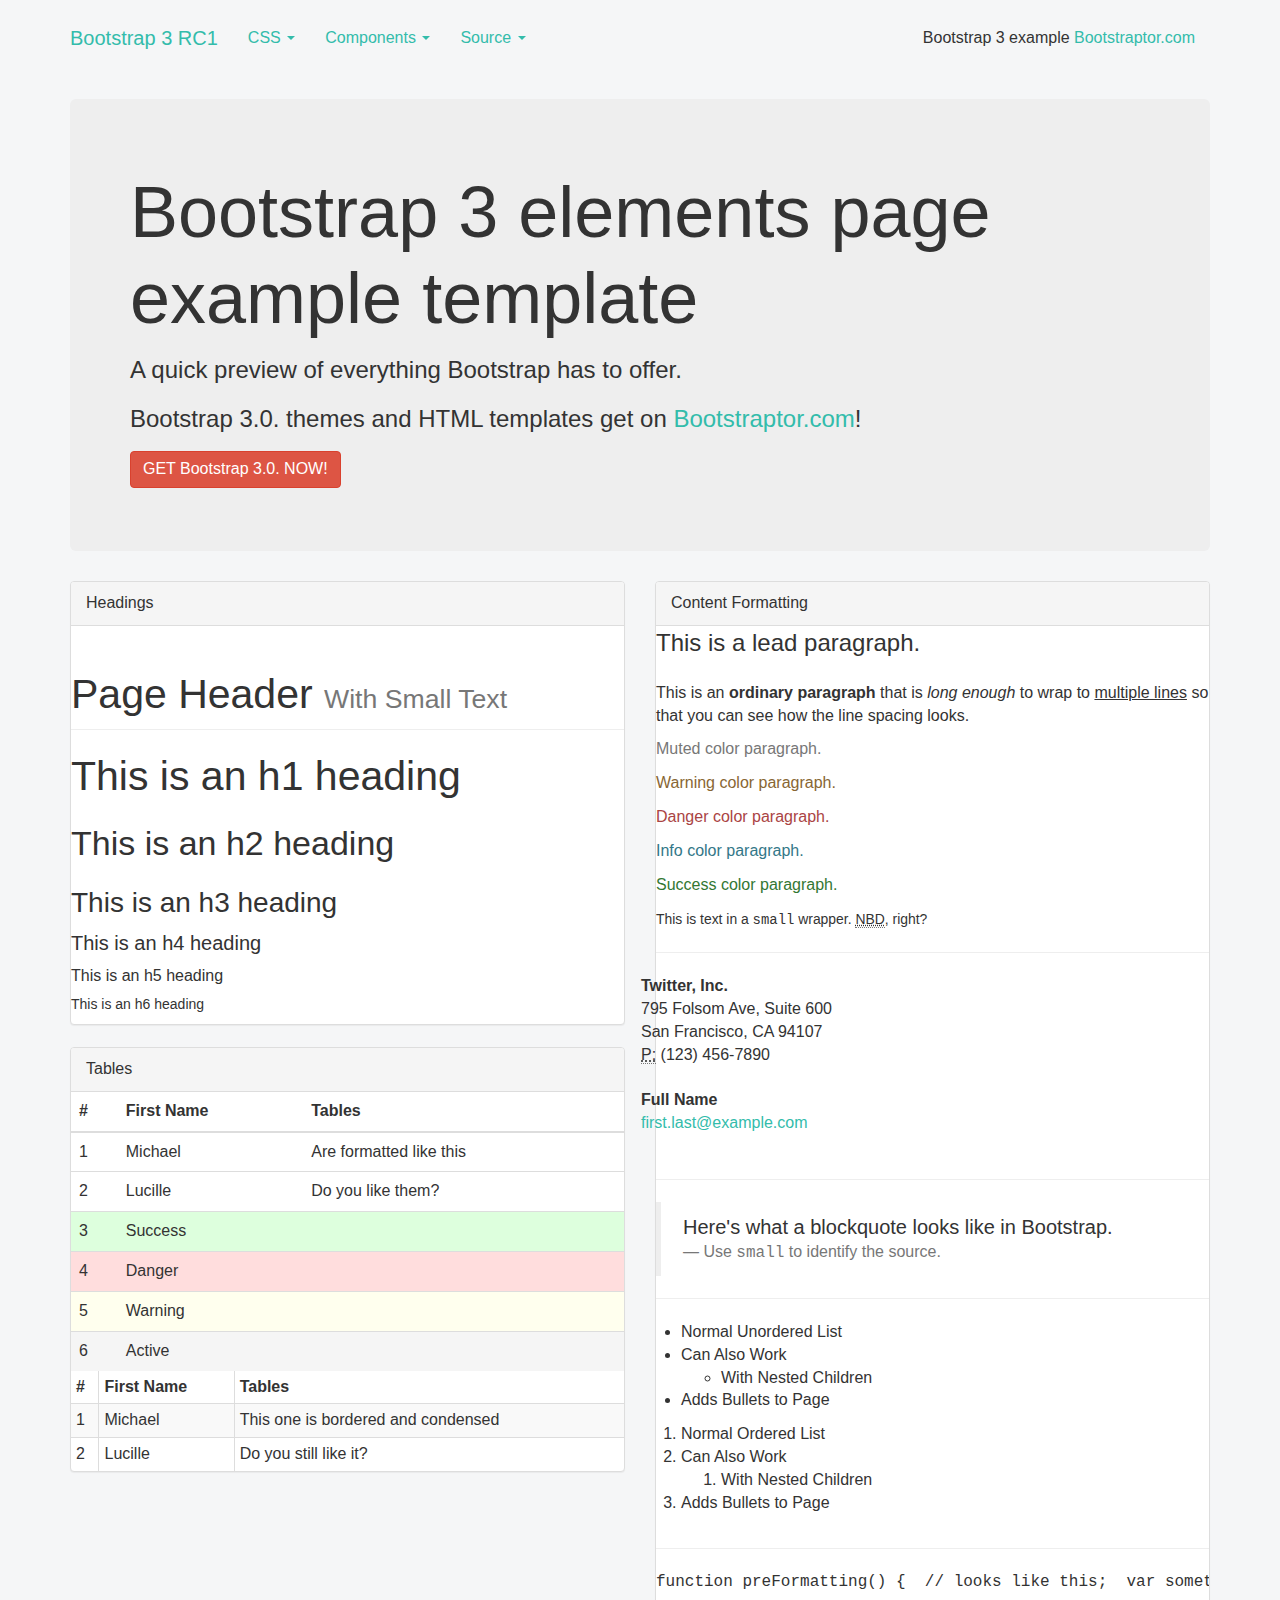
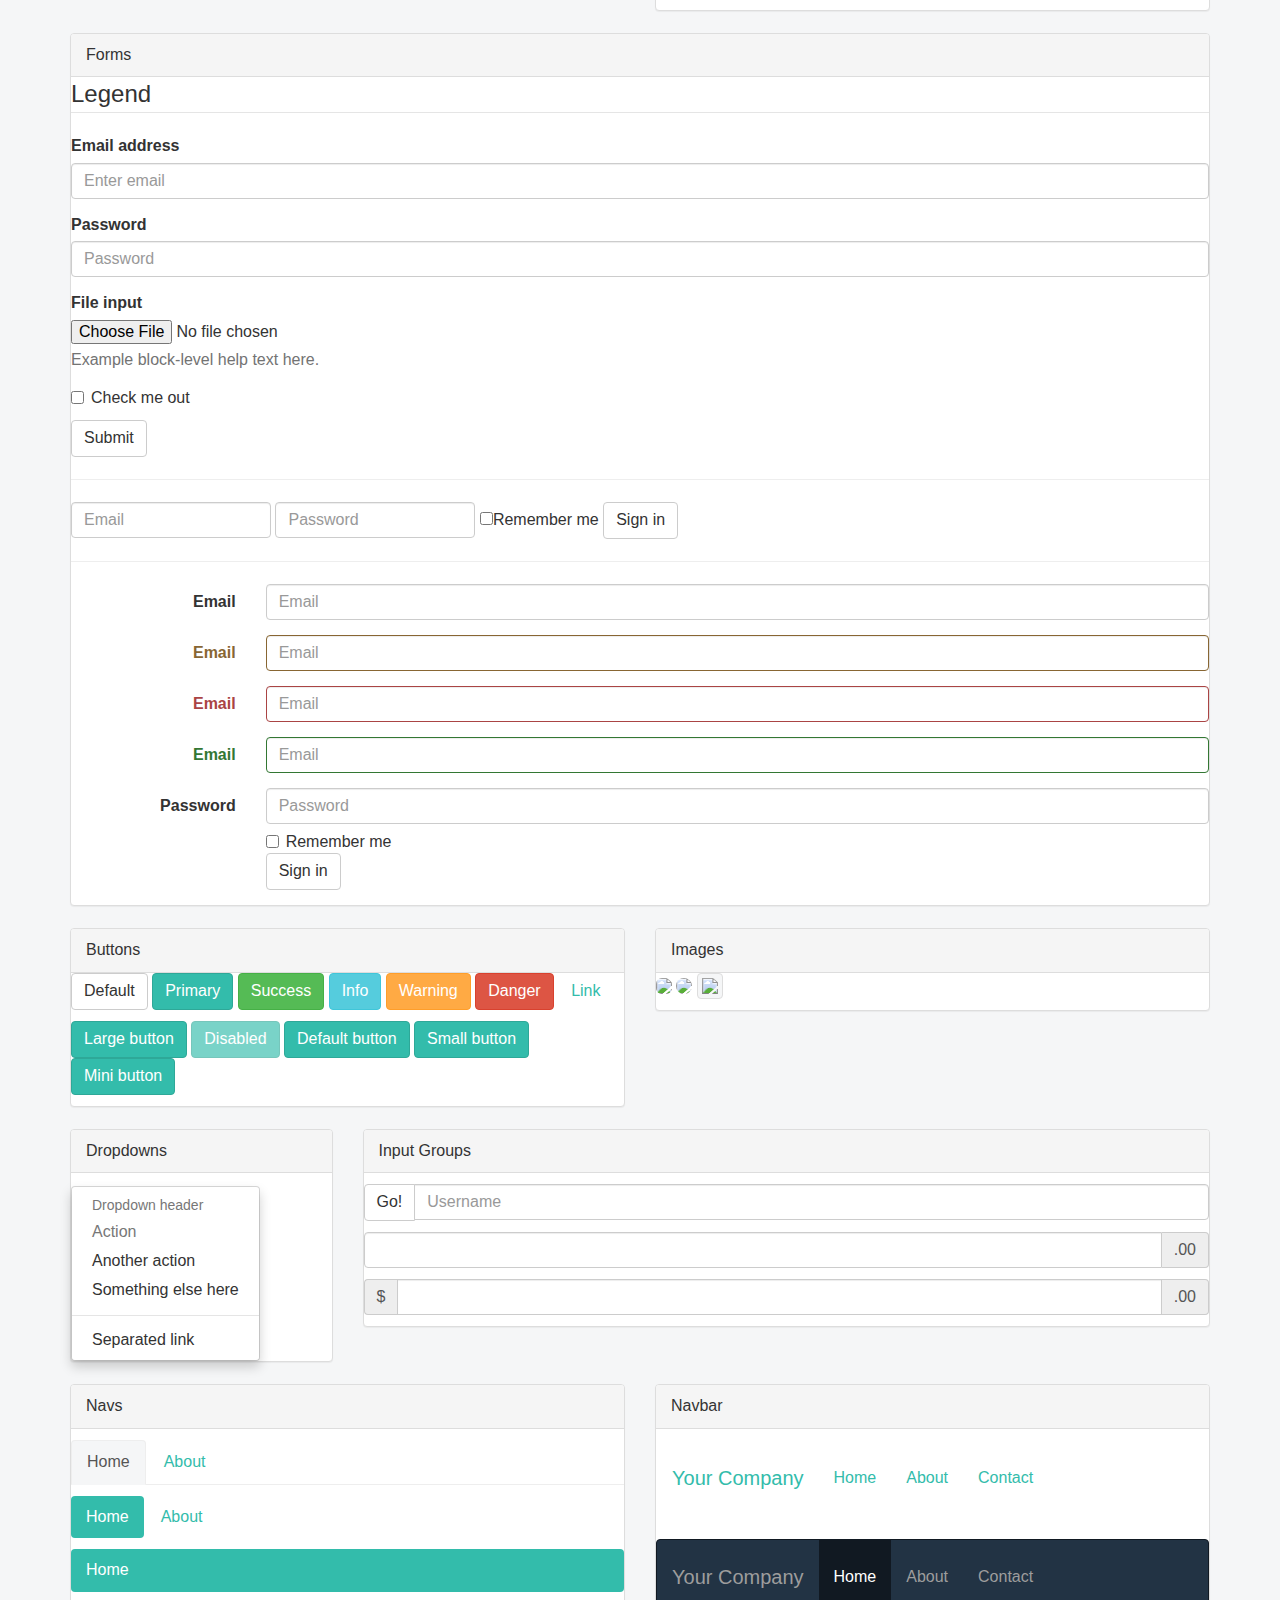
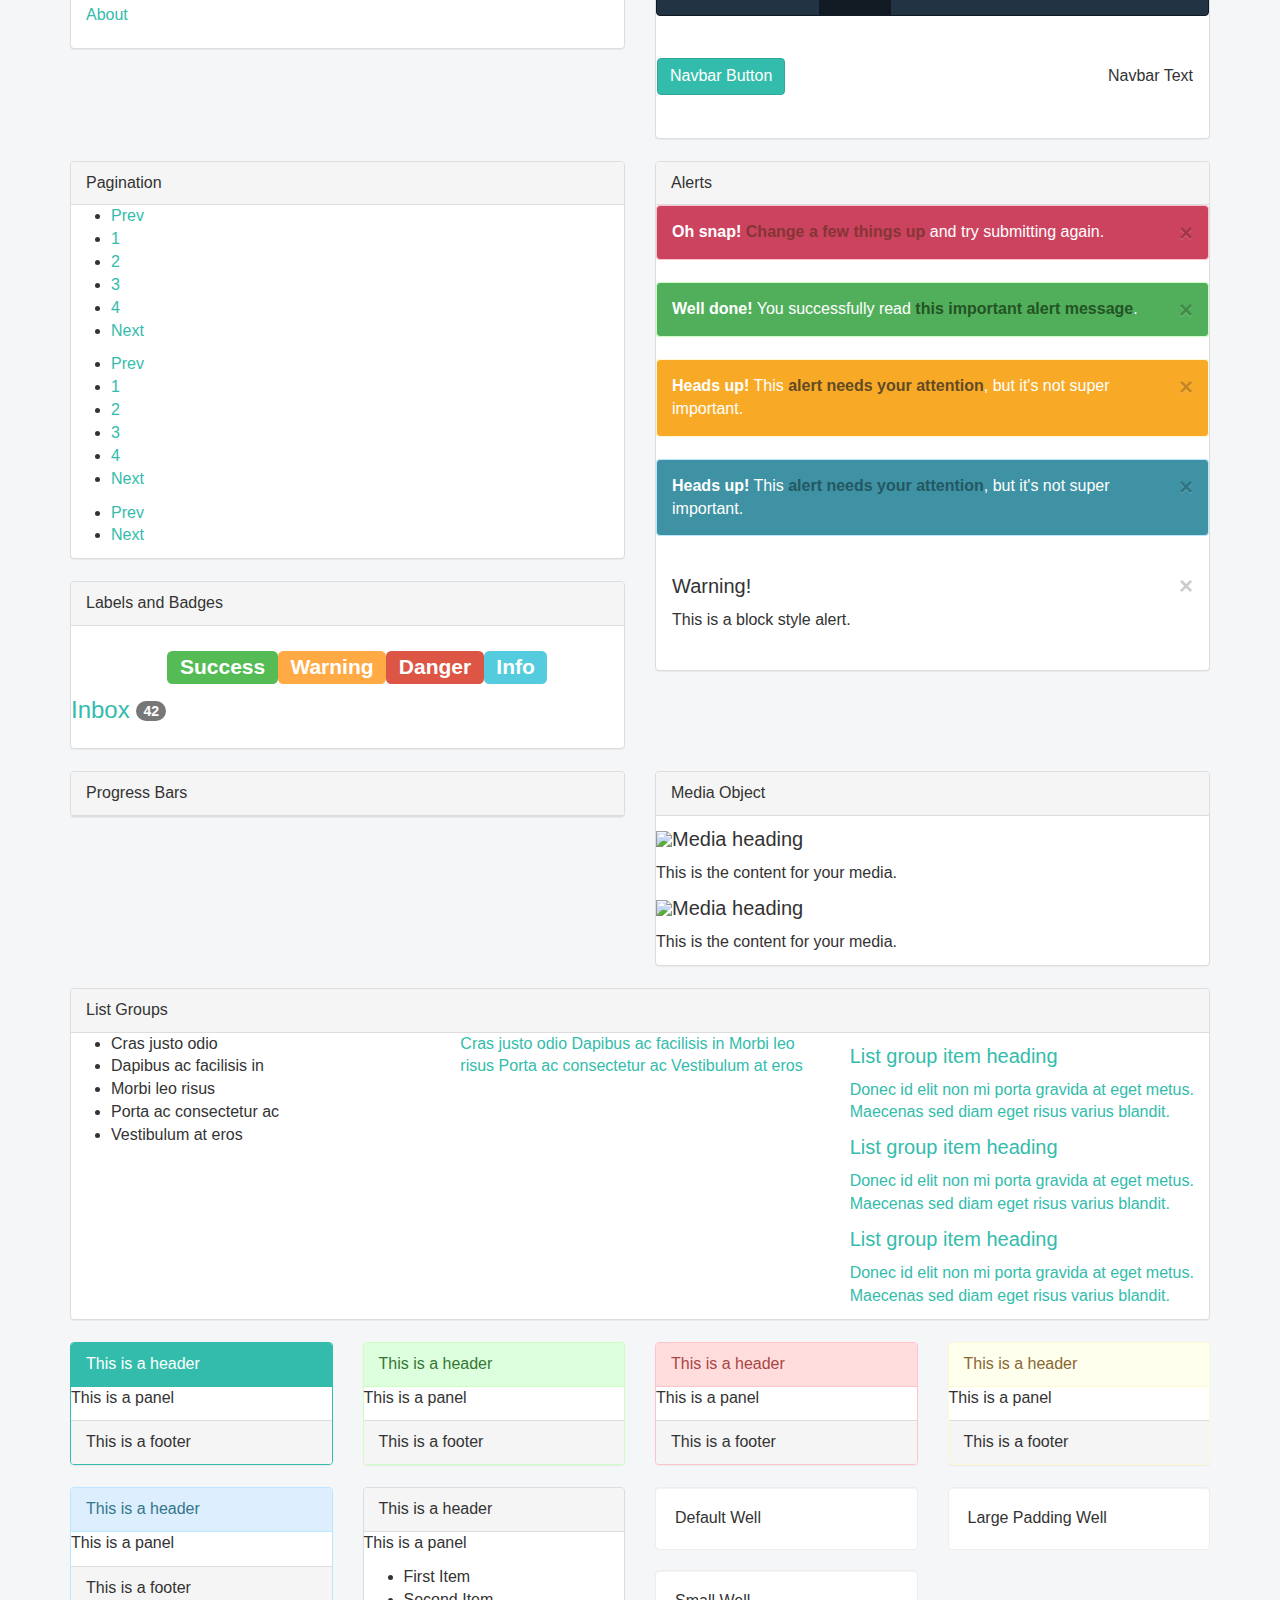
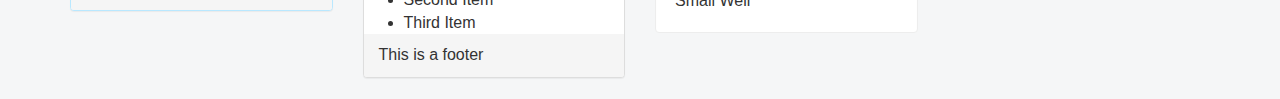
==== commit 50669523: "Update full-featured-template.html" ====
--- a/full-featured-template.html
+++ b/full-featured-template.html
@@ -16,709 +16,663 @@
     
   </head>
   <body id="home">
-    <div class="splash">
+    <div class="navbar navbar-static-top">
       <div class="container">
-
+        <a href="#" class="navbar-brand">Bootstrap 3 RC1</a>
+        <ul class="nav navbar-nav">
+          <li class="dropdown">
+            <a href="#" class="dropdown-toggle" data-toggle="dropdown">CSS <span class="caret"></span></a>
+            <ul class="dropdown-menu">
+              <li><a href="#headings">Headings</a></li>
+              <li><a href="#content-formatting">Content</a></li>
+              <li><a href="#tables">Tables</a></li>
+              <li><a href="#forms">Forms</a></li>
+              <li><a href="#images">Images</a></li>
+            </ul>
+          </li>
+          <li class="dropdown">
+            <a href="#" class="dropdown-toggle" data-toggle="dropdown">Components <span class="caret"></span></a>
+            <ul class="dropdown-menu">
+              <li><a href="#dropdowns">Dropdowns</a></li>
+              <li><a href="#input-groups">Input Groups</a></li>
+              <li><a href="#navs">Navs</a></li>
+              <li><a href="#navbar">Navbar</a></li>
+              <li><a href="#pagination">Pagination</a></li>
+              <li><a href="#alerts">Alerts</a></li>
+              <li><a href="#labels">Labels</a></li>
+              <li><a href="#progress">Progress</a></li>
+              <li><a href="#media-object">Media Object</a></li>
+              <li><a href="#list-groups">List Groups</a></li>
+              <li><a href="#panels">Panels</a></li>
+              <li><a href="#wells">Wells</a></li>
+            </ul>
+          </li>
+          <li class="dropdown">
+            <a href="#" class="dropdown-toggle" data-toggle="dropdown">Source <span class="caret"></span></a>
+            <ul class="dropdown-menu">
+              <li><a href="../dist/css/bootstrap.css">bootstrap.css</a></li>
+              <li><a href="../dist/css/bootstrap.min.css">bootstrap.min.css</a></li>
+              <li class="divider"></li>
+              <li><a href="../less/variables.less">variables.less</a></li>
+              <li><a href="../less/theme.less">theme.less</a></li>
+            </ul>
+          </li>
+        </ul>
+        <p class="navbar-text pull-right">Bootstrap 3 example <a href="http://www.bootstraptor.com/bootstrap3" target="_blank">Bootstraptor.com</a></p>
+         </div>
+    </div>
+    <div class="container">
+      <div class="jumbotron">
+        <h1>Bootstrap 3 elements page example template</h1>
+        <p>A quick preview of everything Bootstrap has to offer.</p>
+        <p>Bootstrap 3.0. themes and HTML templates get on <a href="http://www.bootstraptor.com">Bootstraptor.com</a>!</p>
+        <p><a class="btn btn-danger btn-large" href="http://www.bootstraptor.com/">GET Bootstrap 3.0. NOW!</a></p>
+      </div>
+      <div class="row">
+        <div class="col-lg-6">
+          <div class="panel panel-default" id="headings">
+            <div class="panel-heading">Headings
+            </div>
+            <h1 class="page-header">Page Header <small>With Small Text</small></h1>
+            <h1>This is an h1 heading</h1>
+            <h2>This is an h2 heading</h2>
+            <h3>This is an h3 heading</h3>
+            <h4>This is an h4 heading</h4>
+            <h5>This is an h5 heading</h5>
+            <h6>This is an h6 heading</h6>
+          </div>
+          <div class="panel panel-default" id="tables">
+            <div class="panel-heading">Tables
+            </div>
+            <table class="table table-hover">
+              <thead>
+                <tr>
+                  <th>#</th>
+                  <th>First Name</th>
+                  <th>Tables</th>
+                </tr>
+              </thead>
+              <tbody>
+                <tr>
+                  <td>1</td>
+                  <td>Michael</td>
+                  <td>Are formatted like this</td>
+                </tr>
+                <tr>
+                  <td>2</td>
+                  <td>Lucille</td>
+                  <td>Do you like them?</td>
+                </tr>
+                <tr class="success">
+                  <td>3</td>
+                  <td>Success</td>
+                  <td></td>
+                </tr>
+                <tr class="danger">
+                  <td>4</td>
+                  <td>Danger</td>
+                  <td></td>
+                </tr>
+                <tr class="warning">
+                  <td>5</td>
+                  <td>Warning</td>
+                  <td></td>
+                </tr>
+                <tr class="active">
+                  <td>6</td>
+                  <td>Active</td>
+                  <td></td>
+                </tr>
+              </tbody>
+            </table>
+            <table class="table table-striped table-bordered table-condensed">
+              <thead>
+                <tr>
+                  <th>#</th>
+                  <th>First Name</th>
+                  <th>Tables</th>
+                </tr>
+              </thead>
+              <tbody>
+                <tr>
+                  <td>1</td>
+                  <td>Michael</td>
+                  <td>This one is bordered and condensed</td>
+                </tr>
+                <tr>
+                  <td>2</td>
+                  <td>Lucille</td>
+                  <td>Do you still like it?</td>
+                </tr>
+              </tbody>
+            </table>
+          </div>
+        </div>
+        <div class="col-lg-6">
+          <div class="panel panel-default" id="content-formatting">
+            <div class="panel-heading">Content Formatting
+            </div>
+            <p class="lead">This is a lead paragraph.</p>
+            <p>This is an <b>ordinary paragraph</b> that is <i>long enough</i> to wrap to <u>multiple lines</u> so that you can see how the line spacing looks.</p>
+            <p class="text-muted">Muted color paragraph.</p>
+            <p class="text-warning">Warning color paragraph.</p>
+            <p class="text-danger">Danger color paragraph.</p>
+            <p class="text-info">Info color paragraph.</p>
+            <p class="text-success">Success color paragraph.</p>
+            <p><small>This is text in a <code>small</code> wrapper. <abbr title="No Big Deal">NBD</abbr>, right?</small></p>
+            <hr>
+            <div class="row">
+              <address class="col-6">                <strong>Twitter, Inc.</strong><br>                795 Folsom Ave, Suite 600<br>                San Francisco, CA 94107<br>                <abbr title="Phone">P:</abbr> (123) 456-7890              </address><address class="col-6">                <strong>Full Name</strong><br>                <a href="mailto:#">first.last@example.com</a>              </address>
+            </div>
+            <hr>
+            <blockquote>Here's what a blockquote looks like in Bootstrap. <small>Use <code>small</code> to identify the source.</small>
+            </blockquote>
+            <hr>
+            <div class="row">
+              <div class="col-6">
+                <ul>
+                  <li>Normal Unordered List</li>
+                  <li>Can Also Work
+                    <ul>
+                      <li>With Nested Children</li>
+                    </ul>
+                  </li>
+                  <li>Adds Bullets to Page</li>
+                </ul>
+              </div>
+              <div class="col-6">
+                <ol>
+                  <li>Normal Ordered List</li>
+                  <li>Can Also Work
+                    <ol>
+                      <li>With Nested Children</li>
+                    </ol>
+                  </li>
+                  <li>Adds Bullets to Page</li>
+                </ol>
+              </div>
+            </div>
+            <hr>
+            <pre>function preFormatting() {  // looks like this;  var something = somethingElse;  return true;}</pre>
+          </div>
+        </div>
+      </div>
+      <div class="panel panel-default" id="forms">
+        <div class="panel-heading">Forms
+        </div>
+        <form>
+          <fieldset>
+            <legend>Legend</legend>
+            <div class="form-group">
+              <label for="exampleInputEmail">Email address</label>
+              <input type="text" class="form-control" id="exampleInputEmail" placeholder="Enter email">
+            </div>
+            <div class="form-group">
+              <label for="exampleInputPassword">Password</label>
+              <input type="password" class="form-control" id="exampleInputPassword" placeholder="Password">
+            </div>
+            <div class="form-group">
+              <label for="exampleInputFile">File input</label>
+              <input type="file" id="exampleInputFile">
+              <p class="help-block">Example block-level help text here.</p>
+            </div>
+            <div class="checkbox">
+              <label>
+                <input type="checkbox">Check me out</label>
+            </div>
+            <button type="submit" class="btn btn-default">Submit</button>
+          </fieldset>
+        </form>
+        <hr>
+        <form class="form-inline">
+          <input type="text" class="form-control" placeholder="Email" style="width: 200px;">
+          <input type="password" class="form-control" placeholder="Password" style="width: 200px;">
+          <div class="checkbox">
+            <label>
+              <input type="checkbox">Remember me</label>
+          </div>
+          <button type="submit" class="btn btn-default">Sign in</button>
+        </form>
+        <hr>
+        <form class="form-horizontal">
+          <div class="form-group">
+            <label for="inputEmail" class="col-lg-2 control-label">Email</label>
+            <div class="col-lg-10">
+              <input type="text" class="form-control" id="inputEmail" placeholder="Email">
+            </div>
+          </div>
+          <div class="form-group has-warning">
+            <label for="inputEmail" class="col-lg-2 control-label">Email</label>
+            <div class="col-lg-10">
+              <input type="text" class="form-control" id="inputEmail" placeholder="Email">
+            </div>
+          </div>
+          <div class="form-group has-error">
+            <label for="inputEmail" class="col-lg-2 control-label">Email</label>
+            <div class="col-lg-10">
+              <input type="text" class="form-control" id="inputEmail" placeholder="Email">
+            </div>
+          </div>
+          <div class="form-group has-success">
+            <label for="inputEmail" class="col-lg-2 control-label">Email</label>
+            <div class="col-lg-10">
+              <input type="text" class="form-control" id="inputEmail" placeholder="Email">
+            </div>
+          </div>
+          <div class="form-group">
+            <label for="inputPassword" class="col-lg-2 control-label">Password</label>
+            <div class="col-lg-10">
+              <input type="password" class="form-control" id="inputPassword" placeholder="Password">
+              <div class="checkbox">
+                <label>
+                  <input type="checkbox">Remember me</label>
+              </div>
+              <button type="submit" class="btn btn-default">Sign in</button>
+            </div>
+          </div>
+        </form>
+      </div>
+      <div class="row">
+        <div class="col-lg-6">
+          <div class="panel panel-default" id="buttons">
+            <div class="panel-heading">Buttons
+            </div>
+            <p><!-- Standard gray button with gradient -->
+              <button type="button" class="btn btn-default">Default</button>
+              <!-- Provides extra visual weight and identifies the primary action in a set of buttons -->
+              <button type="button" class="btn btn-primary">Primary</button>
+              <!-- Indicates a successful or positive action -->
+              <button type="button" class="btn btn-success">Success</button>
+              <!-- Contextual button for informational alert messages -->
+              <button type="button" class="btn btn-info">Info</button>
+              <!-- Indicates caution should be taken with this action -->
+              <button type="button" class="btn btn-warning">Warning</button>
+              <!-- Indicates a dangerous or potentially negative action -->
+              <button type="button" class="btn btn-danger">Danger</button>
+              <!-- Deemphasize a button by making it look like a link while maintaining button behavior -->
+              <button type="button" class="btn btn-link">Link</button></p>
+            <p>
+              <button type="button" class="btn btn-primary btn-large">Large button</button>
+              <button type="button" class="btn btn-primary disabled">Disabled</button>
+              <button type="button" class="btn btn-primary">Default button</button>
+              <button type="button" class="btn btn-primary btn-small">Small button</button>
+              <button type="button" class="btn btn-primary btn-mini">Mini button</button></p>
+          </div>
+        </div>
+        <div class="col-lg-6">
+          <div class="panel panel-default" id="images">
+            <div class="panel-heading">Images
+            </div>
+            <p><img src="http://placehold.it/120x100" class="img-rounded">
+              <img src="http://placehold.it/120x100" class="img-circle">
+              <img src="http://placehold.it/120x100" class="img-thumbnail"></p>
+          </div>
+        </div>
+      </div>
+      <div class="row">
+        <div class="col-lg-3">
+          <div class="panel panel-default clearfix" id="dropdowns">
+            <div class="panel-heading">Dropdowns
+            </div>
+            <p></p>
+            <div class="dropdown">
+              <!-- Link or button to toggle dropdown -->
+              <ul class="dropdown-menu" role="menu" aria-labelledby="dropdownMenu" style="display: block; position: static;">
+                <li class="dropdown-header">Dropdown header</li>
+                <li class="disabled">
+                  <a tabindex="-1" href="#">Action</a>
+                </li>
+                <li>
+                  <a tabindex="-1" href="#">Another action</a>
+                </li>
+                <li>
+                  <a tabindex="-1" href="#">Something else here</a>
+                </li>
+                <li class="divider"></li>
+                <li>
+                  <a tabindex="-1" href="#">Separated link</a>
+                </li>
+              </ul>
+            </div>
+            <p></p>
+          </div>
+        </div>
+        <div class="col-lg-9">
+          <div class="panel panel-default" id="input-groups">
+            <div class="panel-heading">Input Groups
+            </div>
+            <p></p>
+            <div class="input-group">
+              <span class="input-group-btn">                <button class="btn btn-default" type="button">Go!</button>              </span><input type="text" class="form-control" placeholder="Username">
+            </div>
+            <p></p>
+            <p></p>
+            <div class="input-group">
+              <input type="text" class="form-control input-large">
+              <span class="input-group-addon input-large">.00</span>
+            </div>
+            <p></p>
+            <p></p>
+            <div class="input-group">
+              <span class="input-group-addon">$</span><input type="text" class="form-control">
+              <span class="input-group-addon">.00</span>
+            </div>
+            <p></p>
+          </div>
+        </div>
+      </div>
+      <div class="row">
+        <div class="col-lg-6">
+          <div class="panel panel-default" id="navs">
+            <div class="panel-heading">Navs
+            </div>
+            <p></p>
+            <ul class="nav nav-tabs">
+              <li class="active">
+                <a href="#">Home</a>
+              </li>
+              <li>
+                <a href="#">About</a>
+              </li>
+            </ul>
+            <p></p>
+            <p></p>
+            <ul class="nav nav-pills">
+              <li class="active">
+                <a href="#">Home</a>
+              </li>
+              <li>
+                <a href="#">About</a>
+              </li>
+            </ul>
+            <p></p>
+            <p></p>
+            <ul class="nav nav-stacked nav-pills">
+              <li class="active">
+                <a href="#">Home</a>
+              </li>
+              <li>
+                <a href="#">About</a>
+              </li>
+            </ul>
+            <p></p>
+          </div>
+        </div>
+        <div class="col-lg-6" id="navbar">
+          <div class="panel panel-default">
+            <div class="panel-heading">Navbar
+            </div>
+            <p></p>
+            <div class="navbar">
+              <a href="#" class="navbar-brand">Your Company</a>
+              <ul class="nav navbar-nav">
+                <li class="active">
+                  <a href="#">Home</a>
+                </li>
+                <li>
+                  <a href="#">About</a>
+                </li>
+                <li>
+                  <a href="#">Contact</a>
+                </li>
+              </ul>
+            </div>
+            <div class="navbar navbar-inverse">
+              <a href="#" class="navbar-brand">Your Company</a>
+              <ul class="nav navbar-nav">
+                <li class="active">
+                  <a href="#">Home</a>
+                </li>
+                <li>
+                  <a href="#">About</a>
+                </li>
+                <li>
+                  <a href="#">Contact</a>
+                </li>
+              </ul>
+            </div>
+            <div class="navbar">
+              <a class="btn btn-primary navbar-btn">Navbar Button</a>
+              <p class="navbar-text pull-right">Navbar Text</p>
+            </div>
+            <p></p>
+          </div>
+        </div>
+      </div>
+      <div class="row">
+        <div class="col-lg-6">
+          <div class="panel panel-default" id="pagination">
+            <div class="panel-heading">Pagination
+            </div>
+            <ul class="pagination" style="margin-right: 10px;">
+              <li>
+                <a href="#">Prev</a>
+              </li>
+              <li>
+                <a href="#">1</a>
+              </li>
+              <li>
+                <a href="#">2</a>
+              </li>
+              <li>
+                <a href="#">3</a>
+              </li>
+              <li>
+                <a href="#">4</a>
+              </li>
+              <li>
+                <a href="#">Next</a>
+              </li>
+            </ul>
+            <ul class="pagination pagination-large">
+              <li>
+                <a href="#">Prev</a>
+              </li>
+              <li>
+                <a href="#">1</a>
+              </li>
+              <li>
+                <a href="#">2</a>
+              </li>
+              <li>
+                <a href="#">3</a>
+              </li>
+              <li>
+                <a href="#">4</a>
+              </li>
+              <li>
+                <a href="#">Next</a>
+              </li>
+            </ul>
+            <ul class="pager">
+              <li>
+                <a href="#">Prev</a>
+              </li>
+              <li>
+                <a href="#">Next</a>
+              </li>
+            </ul>
+          </div>
+          <div class="panel panel-default" id="labels">
+            <div class="panel-heading">Labels and Badges
+            </div>
+            <h3><span class="label">Default</span><span class="label label-success">Success</span><span class="label label-warning">Warning</span><span class="label label-danger">Danger</span><span class="label label-info">Info</span></h3>
+            <p class="lead"><a href="#">Inbox <span class="badge">42</span></a></p>
+          </div>
+        </div>
+        <div class="col-lg-6">
+          <div class="panel panel-default" id="alerts">
+            <div class="panel-heading">Alerts
+            </div>
+            <div>
+              <div class="alert alert-danger">
+                <button type="button" class="close" data-dismiss="alert">×</button>
+                <strong>Oh snap!</strong> <a href="#" class="alert-link">Change a few things up</a> and try submitting again.
+              </div>
+              <div class="alert alert-success">
+                <button type="button" class="close" data-dismiss="alert">×</button>
+                <strong>Well done!</strong> You successfully read <a href="#" class="alert-link">this important alert message</a>.
+              </div>
+              <div class="alert alert-warning">
+                <button type="button" class="close" data-dismiss="alert">×</button>
+                <strong>Heads up!</strong> This <a href="#" class="alert-link">alert needs your attention</a>, but it's not super important.
+              </div>
+              <div class="alert alert-info">
+                <button type="button" class="close" data-dismiss="alert">×</button>
+                <strong>Heads up!</strong> This <a href="#" class="alert-link">alert needs your attention</a>, but it's not super important.
+              </div>
+              <div class="alert alert-block">
+                <button type="button" class="close" data-dismiss="alert">×</button>
+                <h4>Warning!</h4>
+                <p>This is a block style alert.</p>
+              </div>
+            </div>
+          </div>
+        </div>
+      </div>
+      <div class="row">
+        <div class="col-lg-6">
+          <div class="panel panel-default" id="progress">
+            <div class="panel-heading">Progress Bars
+            </div>
+            <div class="progress">
+              <div class="progress-bar progress-bar-info" style="width: 20%"></div>
+            </div>
+            <div class="progress progress-striped active">
+              <div class="progress-bar progress-bar-success"></div>
+            </div>
+            <div class="progress">
+              <div class="progress-bar progress-bar-warning" style="width: 60%"></div>
+            </div>
+            <div class="progress">
+              <div class="progress-bar progress-bar-danger" style="width: 80%"></div>
+            </div>
+          </div>
+        </div>
+        <div class="col-lg-6">
+          <div class="panel panel-default" id="media-object">
+            <div class="panel-heading">Media Object
+            </div>
+            <p></p>
+            <div class="media">
+              <a class="pull-left" href="#">    <img class="media-object" src="https://app.divshot.com/img/placeholder-64x64.gif">  </a>
+              <div class="media-body">
+                <h4 class="media-heading">Media heading</h4>
+                <p>This is the content for your media.</p>
+                <div class="media">
+                  <a class="pull-left" href="#">    <img class="media-object" src="https://app.divshot.com/img/placeholder-64x64.gif">  </a>
+                  <div class="media-body">
+                    <h4 class="media-heading">Media heading</h4>
+                    <p>This is the content for your media.</p>
+                  </div>
+                </div>
+              </div>
+            </div>
+          </div>
+        </div>
+      </div>
+      <div class="panel panel-default" id="list-groups">
+        <div class="panel-heading">List Groups
+        </div>
         <div class="row">
-          <div class="col-lg-12">
-            <!-- <div><img class="logo" src="assets/img/logo.png"></div> -->
-            <h1>Free themes for Bootstrap</h1>
-            <div id="social">
-              <span>
-                <iframe id="gh-fork" src="https://ghbtns.com/github-btn.html?user=thomaspark&repo=bootswatch&type=fork" allowtransparency="true" frameborder="0" scrolling="0" width="53" height="20"></iframe>
-                <iframe id="gh-star" src="https://ghbtns.com/github-btn.html?user=thomaspark&repo=bootswatch&type=watch&count=true" allowtransparency="true" frameborder="0" scrolling="0" width="110" height="20"></iframe>
-              </span>
-              <span>
-                <a href="https://twitter.com/bootswatch" class="twitter-follow-button" data-show-count="false" data-show-screen-name="true">Follow @bootswatch</a>
-                <a href="https://twitter.com/share" class="twitter-share-button" data-url="http://bootswatch.com" data-via="bootswatch">Tweet</a>
-              </span>
-            </div>
-            <div class="row">
-              <div class="col-md-6 col-md-offset-3">
-                <div class="sponsor">
-                  <a href="http://www.shopify.com/?ref=bootswatch" target="_blank" onclick="_gaq.push(['_trackEvent', 'banner', 'click', 'shopify']);">
-                    <img src="assets/img/shopify.png" alt="Shopify" width="180" height="150" onload="_gaq.push(['_trackEvent', 'banner', 'impression', 'shopify']);">
-                  </a>
-                </div>
-              </div>
-            </div>
-          </div>
-        </div>
-
+          <div class="col-lg-4">
+            <ul class="list-group">
+              <li class="list-group-item">Cras justo odio</li>
+              <li class="list-group-item">Dapibus ac facilisis in</li>
+              <li class="list-group-item">Morbi leo risus</li>
+              <li class="list-group-item">Porta ac consectetur ac</li>
+              <li class="list-group-item">Vestibulum at eros</li>
+            </ul>
+          </div>
+          <div class="col-lg-4">
+            <div class="list-group">
+              <a href="#" class="list-group-item active">          Cras justo odio        </a><a href="#" class="list-group-item">Dapibus ac facilisis in        </a><a href="#" class="list-group-item">Morbi leo risus        </a><a href="#" class="list-group-item">Porta ac consectetur ac        </a><a href="#" class="list-group-item">Vestibulum at eros        </a>
+            </div>
+          </div>
+          <div class="col-lg-4">
+            <div class="list-group">
+              <a href="#" class="list-group-item active">          <h4 class="list-group-item-heading">List group item heading</h4>          <p class="list-group-item-text">Donec id elit non mi porta gravida at eget metus. Maecenas sed diam eget risus varius blandit.</p>        </a><a href="#" class="list-group-item">          <h4 class="list-group-item-heading">List group item heading</h4>          <p class="list-group-item-text">Donec id elit non mi porta gravida at eget metus. Maecenas sed diam eget risus varius blandit.</p>        </a><a href="#" class="list-group-item">          <h4 class="list-group-item-heading">List group item heading</h4>          <p class="list-group-item-text">Donec id elit non mi porta gravida at eget metus. Maecenas sed diam eget risus varius blandit.</p>        </a>
+            </div>
+          </div>
+        </div>
+      </div>
+      <div class="row">
+        <div class="col-lg-3">
+          <div class="panel panel-primary" id="panels">
+            <div class="panel-heading">This is a header
+            </div>
+            <p>This is a panel</p>
+            <div class="panel-footer">This is a footer
+            </div>
+          </div>
+        </div>
+        <div class="col-lg-3">
+          <div class="panel panel-success">
+            <div class="panel-heading">This is a header
+            </div>
+            <p>This is a panel</p>
+            <div class="panel-footer">This is a footer
+            </div>
+          </div>
+        </div>
+        <div class="col-lg-3">
+          <div class="panel panel-danger">
+            <div class="panel-heading">This is a header
+            </div>
+            <p>This is a panel</p>
+            <div class="panel-footer">This is a footer
+            </div>
+          </div>
+        </div>
+        <div class="col-lg-3">
+          <div class="panel panel-warning">
+            <div class="panel-heading">This is a header
+            </div>
+            <p>This is a panel</p>
+            <div class="panel-footer">This is a footer
+            </div>
+          </div>
+        </div>
+      </div>
+      <div class="row">
+        <div class="col-lg-3">
+          <div class="panel panel-info">
+            <div class="panel-heading">This is a header
+            </div>
+            <p>This is a panel</p>
+            <div class="panel-footer">This is a footer
+            </div>
+          </div>
+        </div>
+        <div class="col-lg-3">
+          <div class="panel panel-default">
+            <div class="panel-heading">This is a header
+            </div>
+            <p>This is a panel</p>
+            <ul class="list-group list-group-flush">
+              <li class="list-group-item">First Item</li>
+              <li class="list-group-item">Second Item</li>
+              <li class="list-group-item">Third Item</li>
+            </ul>
+            <div class="panel-footer">This is a footer
+            </div>
+          </div>
+        </div>
+        <div class="col-lg-3">
+          <div class="well" id="wells">Default Well
+          </div>
+          <div class="well well-small">Small Well
+          </div>
+        </div>
+        <div class="col-lg-3">
+          <div class="well well-large">Large Padding Well
+          </div>
+        </div>
       </div>
     </div>
-
-    <div class="section-tout">
-      <div class="container">
-
-        <div class="row">
-          <div class="col-lg-4 col-sm-6">
-            <h3><i class="fa fa-file-o"></i> Easy to Install</h3>
-            <p>Simply download a CSS file and replace the one in Bootstrap. No messing around with hex values.</p>
-          </div>
-          <div class="col-lg-4 col-sm-6">
-            <h3><i class="fa fa-github"></i> Open Source</h3>
-            <p>Bootstrap themes are released under the MIT License and maintained by the community on <a target="_blank" href="https://github.com/thomaspark/bootswatch">GitHub</a>.</p>
-          </div>
-          <div class="col-lg-4 col-sm-6">
-            <h3><i class="fa fa-wrench"></i> Tuned for 3.3.5</h3>
-            <p>Themes are built for the latest version of Bootstrap. <a href="2/">Version 2</a> and <a target="_blank" href="https://github.com/thomaspark/bootswatch/tags">others</a> are also available to download.</p>
-          </div>
-          <div class="col-lg-4 col-sm-6">
-            <h3><i class="fa fa-cogs"></i> Modular</h3>
-             <p>Changes are contained in just two LESS or SASS files, enabling modification and ensuring forward compatibility.</p>
-          </div>
-          <div class="col-lg-4 col-sm-6">
-            <h3><i class="fa fa-cloud"></i> Get Plugged In</h3>
-            <p>An <a href="./help/#api">API</a> is available for integrating with your platform. In use by <a href="https://nodebb.org/" target="_blank">NodeBB</a>, <a href="http://yabdab.com/stacks/bootsnap" target="_blank">BootSnap</a>, and others.</p>
-          </div>
-          <div class="col-lg-4 col-sm-6">
-            <h3><i class="fa fa-bullhorn"></i> Stay Updated</h3>
-            <p>Be notified about updates by subscribing via <a href="http://feeds.feedburner.com/bootswatch">RSS feed</a>, <a href="http://feedburner.google.com/fb/a/mailverify?uri=bootswatch&amp;loc=en_US">email</a>, or <a href="http://news.bootswatch.com" onclick="pageTracker._link(this.href); return false;">Tumblr</a>.</p>
-          </div>
-        </div>
-
-      </div>
-    </div>
-
-    <div class="section-preview">
-      <div class="container">
-        <div class="row">
-
-          <div class="col-lg-4 col-sm-6">
-            <div class="preview">
-              <div class="image">
-                <a href="cerulean/"><img src="cerulean/thumbnail.png" class="img-responsive" alt="Cerulean"></a>
-              </div>
-              <div class="options">
-                <h3>Cerulean</h3>
-                <p>A calm blue sky</p>
-                <div class="btn-group"><a class="btn btn-info" href="cerulean/">Preview</a></div>
-                <div class="btn-group">
-                  <a class="btn btn-info" target="_blank" href="cerulean/bootstrap.min.css" onClick="_gaq.push(['_trackEvent', 'bootswatch', 'cerulean', 'bootstrap.min.css']);">Download</a>
-                  <a class="btn btn-info dropdown-toggle" data-toggle="dropdown" href="#">
-                    <span class="caret"></span>
-                  </a>
-                  <ul class="dropdown-menu">
-                    <li><a target="_blank" href="cerulean/bootstrap.min.css" onClick="_gaq.push(['_trackEvent', 'bootswatch', 'cerulean', 'bootstrap.min.css']);">bootstrap.min.css</a></li>
-                    <li><a target="_blank" href="cerulean/bootstrap.css" onClick="_gaq.push(['_trackEvent', 'bootswatch', 'cerulean', 'bootstrap.css']);">bootstrap.css</a></li>
-                    <li class="divider"></li>
-                    <li><a target="_blank" href="cerulean/variables.less" onClick="_gaq.push(['_trackEvent', 'bootswatch', 'cerulean', 'variables.less']);">variables.less</a></li>
-                    <li><a target="_blank" href="cerulean/bootswatch.less" onClick="_gaq.push(['_trackEvent', 'bootswatch', 'cerulean', 'bootswatch.less']);">bootswatch.less</a></li>
-                    <li class="divider"></li>
-                    <li><a target="_blank" href="cerulean/_variables.scss" onClick="_gaq.push(['_trackEvent', 'bootswatch', 'cerulean', '_variables.scss']);">_variables.scss</a></li>
-                    <li><a target="_blank" href="cerulean/_bootswatch.scss" onClick="_gaq.push(['_trackEvent', 'bootswatch', 'cerulean', '_bootswatch.scss']);">_bootswatch.scss</a></li>
-                  </ul>
-                </div>
-              </div>
-            </div>
-          </div>
-
-          <div class="col-lg-4 col-sm-6">
-            <div class="preview">
-              <div class="image">
-                <a href="cosmo/"><img class="img-responsive" src="cosmo/thumbnail.png" alt="Cosmo"></a>
-              </div>
-              <div class="options">
-                <h3>Cosmo</h3>
-                <p>An ode to Metro</p>
-                <div class="btn-group"><a class="btn btn-info" href="cosmo/">Preview</a></div>
-                <div class="btn-group">
-                  <a class="btn btn-info" target="_blank" href="cosmo/bootstrap.min.css" onClick="_gaq.push(['_trackEvent', 'bootswatch', 'cosmo', 'bootstrap.min.css']);">Download</a>
-                  <a class="btn btn-info dropdown-toggle" data-toggle="dropdown" href="#">
-                    <span class="caret"></span>
-                  </a>
-                  <ul class="dropdown-menu">
-                    <li><a target="_blank" href="cosmo/bootstrap.min.css" onClick="_gaq.push(['_trackEvent', 'bootswatch', 'cosmo', 'bootstrap.min.css']);">bootstrap.min.css</a></li>
-                    <li><a target="_blank" href="cosmo/bootstrap.css" onClick="_gaq.push(['_trackEvent', 'bootswatch', 'cosmo', 'bootstrap.css']);">bootstrap.css</a></li>
-                    <li class="divider"></li>
-                    <li><a target="_blank" href="cosmo/variables.less" onClick="_gaq.push(['_trackEvent', 'bootswatch', 'cosmo', 'variables.less']);">variables.less</a></li>
-                    <li><a target="_blank" href="cosmo/bootswatch.less" onClick="_gaq.push(['_trackEvent', 'bootswatch', 'cosmo', 'bootswatch.less']);">bootswatch.less</a></li>
-                    <li class="divider"></li>
-                    <li><a target="_blank" href="cosmo/_variables.scss" onClick="_gaq.push(['_trackEvent', 'bootswatch', 'cosmo', '_variables.scss']);">_variables.scss</a></li>
-                    <li><a target="_blank" href="cosmo/_bootswatch.scss" onClick="_gaq.push(['_trackEvent', 'bootswatch', 'cosmo', '_bootswatch.scss']);">_bootswatch.scss</a></li>
-                  </ul>
-                </div>
-              </div>
-            </div>
-          </div>
-
-          <div class="col-lg-4 col-sm-6">
-            <div class="preview">
-              <div class="image">
-                <a href="cyborg/"><img class="img-responsive" src="cyborg/thumbnail.png" alt="Cyborg"></a>
-              </div>
-              <div class="options">
-                <h3>Cyborg</h3>
-                <p>Jet black and electric blue</p>
-                <div class="btn-group"><a class="btn btn-info" href="cyborg/">Preview</a></div>
-                <div class="btn-group">
-                  <a class="btn btn-info" target="_blank" href="cyborg/bootstrap.min.css"
-                  onClick="_gaq.push(['_trackEvent', 'bootswatch', 'cyborg', 'bootstrap.min.css']);">Download</a>
-                  <a class="btn btn-info dropdown-toggle" data-toggle="dropdown" href="#">
-                    <span class="caret"></span>
-                  </a>
-                  <ul class="dropdown-menu">
-                    <li><a target="_blank" href="cyborg/bootstrap.min.css" onClick="_gaq.push(['_trackEvent', 'bootswatch', 'cyborg', 'bootstrap.min.css']);">bootstrap.min.css</a></li>
-                    <li><a target="_blank" href="cyborg/bootstrap.css" onClick="_gaq.push(['_trackEvent', 'bootswatch', 'cyborg', 'bootstrap.css']);">bootstrap.css</a></li>
-                    <li class="divider"></li>
-                    <li><a target="_blank" href="cyborg/variables.less" onClick="_gaq.push(['_trackEvent', 'bootswatch', 'cyborg', 'variables.less']);">variables.less</a></li>
-                    <li><a target="_blank" href="cyborg/bootswatch.less" onClick="_gaq.push(['_trackEvent', 'bootswatch', 'cyborg', 'bootswatch.less']);">bootswatch.less</a></li>
-                    <li class="divider"></li>
-                    <li><a target="_blank" href="cyborg/_variables.scss" onClick="_gaq.push(['_trackEvent', 'bootswatch', 'cyborg', '_variables.scss']);">_variables.scss</a></li>
-                    <li><a target="_blank" href="cyborg/_bootswatch.scss" onClick="_gaq.push(['_trackEvent', 'bootswatch', 'cyborg', '_bootswatch.scss']);">_bootswatch.scss</a></li>
-                  </ul>
-                </div>
-              </div>
-            </div>
-          </div>
-
-          <div class="col-lg-4 col-sm-6">
-            <div class="preview">
-              <div class="image">
-                <a href="darkly/"><img class="img-responsive" src="darkly/thumbnail.png" alt="Darkly"></a>
-              </div>
-              <div class="options">
-                <h3>Darkly</h3>
-                <p>Flatly in night mode</p>
-                <div class="btn-group"><a class="btn btn-info" href="darkly/">Preview</a></div>
-                <div class="btn-group">
-                  <a class="btn btn-info" target="_blank" href="darkly/bootstrap.min.css"
-                  onClick="_gaq.push(['_trackEvent', 'bootswatch', 'darkly', 'bootstrap.min.css']);">Download</a>
-                  <a class="btn btn-info dropdown-toggle" data-toggle="dropdown" href="#">
-                    <span class="caret"></span>
-                  </a>
-                  <ul class="dropdown-menu">
-                    <li><a target="_blank" href="darkly/bootstrap.min.css" onClick="_gaq.push(['_trackEvent', 'bootswatch', 'darkly', 'bootstrap.min.css']);">bootstrap.min.css</a></li>
-                    <li><a target="_blank" href="darkly/bootstrap.css" onClick="_gaq.push(['_trackEvent', 'bootswatch', 'darkly', 'bootstrap.css']);">bootstrap.css</a></li>
-                    <li class="divider"></li>
-                    <li><a target="_blank" href="darkly/variables.less" onClick="_gaq.push(['_trackEvent', 'bootswatch', 'darkly', 'variables.less']);">variables.less</a></li>
-                    <li><a target="_blank" href="darkly/bootswatch.less" onClick="_gaq.push(['_trackEvent', 'bootswatch', 'darkly', 'bootswatch.less']);">bootswatch.less</a></li>
-                    <li class="divider"></li>
-                    <li><a target="_blank" href="darkly/_variables.scss" onClick="_gaq.push(['_trackEvent', 'bootswatch', 'darkly', '_variables.scss']);">_variables.scss</a></li>
-                    <li><a target="_blank" href="darkly/_bootswatch.scss" onClick="_gaq.push(['_trackEvent', 'bootswatch', 'darkly', '_bootswatch.scss']);">_bootswatch.scss</a></li>
-                  </ul>
-                </div>
-              </div>
-            </div>
-          </div>
-
-          <div class="col-lg-4 col-sm-6">
-            <div class="preview">
-              <div class="image">
-                <a href="flatly/"><img class="img-responsive" src="flatly/thumbnail.png" alt="Flatly"></a>
-              </div>
-              <div class="options">
-                <h3>Flatly</h3>
-                <p>Flat and modern</p>
-                <div class="btn-group"><a class="btn btn-info" href="flatly/">Preview</a></div>
-                <div class="btn-group">
-                  <a class="btn btn-info" target="_blank" href="flatly/bootstrap.min.css"
-                  onClick="_gaq.push(['_trackEvent', 'bootswatch', 'flatly', 'bootstrap.min.css']);">Download</a>
-                  <a class="btn btn-info dropdown-toggle" data-toggle="dropdown" href="#">
-                    <span class="caret"></span>
-                  </a>
-                  <ul class="dropdown-menu">
-                    <li><a target="_blank" href="flatly/bootstrap.min.css" onClick="_gaq.push(['_trackEvent', 'bootswatch', 'flatly', 'bootstrap.min.css']);">bootstrap.min.css</a></li>
-                    <li><a target="_blank" href="flatly/bootstrap.css" onClick="_gaq.push(['_trackEvent', 'bootswatch', 'flatly', 'bootstrap.css']);">bootstrap.css</a></li>
-                    <li class="divider"></li>
-                    <li><a target="_blank" href="flatly/variables.less" onClick="_gaq.push(['_trackEvent', 'bootswatch', 'flatly', 'variables.less']);">variables.less</a></li>
-                    <li><a target="_blank" href="flatly/bootswatch.less" onClick="_gaq.push(['_trackEvent', 'bootswatch', 'flatly', 'bootswatch.less']);">bootswatch.less</a></li>
-                    <li class="divider"></li>
-                    <li><a target="_blank" href="flatly/_variables.scss" onClick="_gaq.push(['_trackEvent', 'bootswatch', 'flatly', '_variables.scss']);">_variables.scss</a></li>
-                    <li><a target="_blank" href="flatly/_bootswatch.scss" onClick="_gaq.push(['_trackEvent', 'bootswatch', 'flatly', '_bootswatch.scss']);">_bootswatch.scss</a></li>
-                  </ul>
-                </div>
-              </div>
-            </div>
-          </div>
-
-          <div class="col-lg-4 col-sm-6">
-            <div class="preview">
-              <div class="image">
-                <a href="journal/"><img class="img-responsive" src="journal/thumbnail.png" alt="Journal"></a>
-              </div>
-              <div class="options">
-                <h3>Journal</h3>
-                <p>Crisp like a new sheet of paper</p>
-                <div class="btn-group"><a class="btn btn-info" href="journal/">Preview</a></div>
-                <div class="btn-group">
-                  <a class="btn btn-info" target="_blank" href="journal/bootstrap.min.css"
-                  onClick="_gaq.push(['_trackEvent', 'bootswatch', 'journal', 'bootstrap.min.css']);">Download</a>
-                  <a class="btn btn-info dropdown-toggle" data-toggle="dropdown" href="#">
-                    <span class="caret"></span>
-                  </a>
-                  <ul class="dropdown-menu">
-                    <li><a target="_blank" href="journal/bootstrap.min.css" onClick="_gaq.push(['_trackEvent', 'bootswatch', 'journal', 'bootstrap.min.css']);">bootstrap.min.css</a></li>
-                    <li><a target="_blank" href="journal/bootstrap.css" onClick="_gaq.push(['_trackEvent', 'bootswatch', 'journal', 'bootstrap.css']);">bootstrap.css</a></li>
-                    <li class="divider"></li>
-                    <li><a target="_blank" href="journal/variables.less" onClick="_gaq.push(['_trackEvent', 'bootswatch', 'journal', 'variables.less']);">variables.less</a></li>
-                    <li><a target="_blank" href="journal/bootswatch.less" onClick="_gaq.push(['_trackEvent', 'bootswatch', 'journal', 'bootswatch.less']);">bootswatch.less</a></li>
-                    <li class="divider"></li>
-                    <li><a target="_blank" href="journal/_variables.scss" onClick="_gaq.push(['_trackEvent', 'bootswatch', 'journal', '_variables.scss']);">_variables.scss</a></li>
-                    <li><a target="_blank" href="journal/_bootswatch.scss" onClick="_gaq.push(['_trackEvent', 'bootswatch', 'journal', '_bootswatch.scss']);">_bootswatch.scss</a></li>
-                  </ul>
-                </div>
-              </div>
-            </div>
-          </div>
-
-          <div class="col-lg-4 col-sm-6">
-            <div class="preview">
-              <div class="image">
-                <a href="lumen/"><img src="lumen/thumbnail.png" class="img-responsive" alt="Lumen"></a>
-              </div>
-              <div class="options">
-                <h3>Lumen</h3>
-                <p>Light and shadow</p>
-                <div class="btn-group"><a class="btn btn-info" href="lumen/">Preview</a></div>
-                <div class="btn-group">
-                  <a class="btn btn-info" target="_blank" href="lumen/bootstrap.min.css" onClick="_gaq.push(['_trackEvent', 'bootswatch', 'lumen', 'bootstrap.min.css']);">Download</a>
-                  <a class="btn btn-info dropdown-toggle" data-toggle="dropdown" href="#">
-                    <span class="caret"></span>
-                  </a>
-                  <ul class="dropdown-menu">
-                    <li><a target="_blank" href="lumen/bootstrap.min.css" onClick="_gaq.push(['_trackEvent', 'bootswatch', 'lumen', 'bootstrap.min.css']);">bootstrap.min.css</a></li>
-                    <li><a target="_blank" href="lumen/bootstrap.css" onClick="_gaq.push(['_trackEvent', 'bootswatch', 'lumen', 'bootstrap.css']);">bootstrap.css</a></li>
-                    <li class="divider"></li>
-                    <li><a target="_blank" href="lumen/variables.less" onClick="_gaq.push(['_trackEvent', 'bootswatch', 'lumen', 'variables.less']);">variables.less</a></li>
-                    <li><a target="_blank" href="lumen/bootswatch.less" onClick="_gaq.push(['_trackEvent', 'bootswatch', 'lumen', 'bootswatch.less']);">bootswatch.less</a></li>
-                    <li class="divider"></li>
-                    <li><a target="_blank" href="lumen/_variables.scss" onClick="_gaq.push(['_trackEvent', 'bootswatch', 'lumen', '_variables.scss']);">_variables.scss</a></li>
-                    <li><a target="_blank" href="lumen/_bootswatch.scss" onClick="_gaq.push(['_trackEvent', 'bootswatch', 'lumen', '_bootswatch.scss']);">_bootswatch.scss</a></li>
-                  </ul>
-                </div>
-              </div>
-            </div>
-          </div>
-
-          <div class="col-lg-4 col-sm-6">
-            <div class="preview">
-              <div class="image">
-                <a href="paper/"><img class="img-responsive" src="paper/thumbnail.png" alt="Paper"></a>
-              </div>
-              <div class="options">
-                <h3>Paper</h3>
-                <p>Material is the metaphor</p>
-                <div class="btn-group"><a class="btn btn-info" href="paper/">Preview</a></div>
-                <div class="btn-group">
-                  <a class="btn btn-info" target="_blank" href="paper/bootstrap.min.css"
-                  onClick="_gaq.push(['_trackEvent', 'bootswatch', 'paper', 'bootstrap.min.css']);">Download</a>
-                  <a class="btn btn-info dropdown-toggle" data-toggle="dropdown" href="#">
-                    <span class="caret"></span>
-                  </a>
-                  <ul class="dropdown-menu">
-                    <li><a target="_blank" href="paper/bootstrap.min.css" onClick="_gaq.push(['_trackEvent', 'bootswatch', 'paper', 'bootstrap.min.css']);">bootstrap.min.css</a></li>
-                    <li><a target="_blank" href="paper/bootstrap.css" onClick="_gaq.push(['_trackEvent', 'bootswatch', 'paper', 'bootstrap.css']);">bootstrap.css</a></li>
-                    <li class="divider"></li>
-                    <li><a target="_blank" href="paper/variables.less" onClick="_gaq.push(['_trackEvent', 'bootswatch', 'paper', 'variables.less']);">variables.less</a></li>
-                    <li><a target="_blank" href="paper/bootswatch.less" onClick="_gaq.push(['_trackEvent', 'bootswatch', 'paper', 'bootswatch.less']);">bootswatch.less</a></li>
-                    <li class="divider"></li>
-                    <li><a target="_blank" href="paper/_variables.scss" onClick="_gaq.push(['_trackEvent', 'bootswatch', 'paper', '_variables.scss']);">_variables.scss</a></li>
-                    <li><a target="_blank" href="paper/_bootswatch.scss" onClick="_gaq.push(['_trackEvent', 'bootswatch', 'paper', '_bootswatch.scss']);">_bootswatch.scss</a></li>
-                  </ul>
-                </div>
-              </div>
-            </div>
-          </div>
-
-          <div class="col-lg-4 col-sm-6">
-            <div class="preview">
-              <div class="image">
-                <a href="readable/"><img class="img-responsive" src="readable/thumbnail.png" alt="Readable"></a>
-              </div>
-              <div class="options">
-                <h3>Readable</h3>
-                <p>Optimized for legibility</p>
-                <div class="btn-group"><a class="btn btn-info" href="readable/">Preview</a></div>
-                <div class="btn-group">
-                  <a class="btn btn-info" target="_blank" href="readable/bootstrap.min.css"
-                  onClick="_gaq.push(['_trackEvent', 'bootswatch', 'readable', 'bootstrap.min.css']);">Download</a>
-                  <a class="btn btn-info dropdown-toggle" data-toggle="dropdown" href="#">
-                    <span class="caret"></span>
-                  </a>
-                  <ul class="dropdown-menu">
-                    <li><a target="_blank" href="readable/bootstrap.min.css" onClick="_gaq.push(['_trackEvent', 'bootswatch', 'readable', 'bootstrap.min.css']);">bootstrap.min.css</a></li>
-                    <li><a target="_blank" href="readable/bootstrap.css" onClick="_gaq.push(['_trackEvent', 'bootswatch', 'readable', 'bootstrap.css']);">bootstrap.css</a></li>
-                    <li class="divider"></li>
-                    <li><a target="_blank" href="readable/variables.less" onClick="_gaq.push(['_trackEvent', 'bootswatch', 'readable', 'variables.less']);">variables.less</a></li>
-                    <li><a target="_blank" href="readable/bootswatch.less" onClick="_gaq.push(['_trackEvent', 'bootswatch', 'readable', 'bootswatch.less']);">bootswatch.less</a></li>
-                    <li class="divider"></li>
-                    <li><a target="_blank" href="readable/_variables.scss" onClick="_gaq.push(['_trackEvent', 'bootswatch', 'readable', '_variables.scss']);">_variables.scss</a></li>
-                    <li><a target="_blank" href="readable/_bootswatch.scss" onClick="_gaq.push(['_trackEvent', 'bootswatch', 'readable', '_bootswatch.scss']);">_bootswatch.scss</a></li>
-                  </ul>
-                </div>
-              </div>
-            </div>
-          </div>
-
-          <div class="col-lg-4 col-sm-6">
-            <div class="preview">
-              <div class="image">
-                <a href="sandstone/"><img src="sandstone/thumbnail.png" class="img-responsive" alt="Sandstone"></a>
-              </div>
-              <div class="options">
-                <h3>Sandstone</h3>
-                <p>A touch of warmth</p>
-                <div class="btn-group"><a class="btn btn-info" href="sandstone/">Preview</a></div>
-                <div class="btn-group">
-                  <a class="btn btn-info" target="_blank" href="sandstone/bootstrap.min.css" onClick="_gaq.push(['_trackEvent', 'bootswatch', 'sandstone', 'bootstrap.min.css']);">Download</a>
-                  <a class="btn btn-info dropdown-toggle" data-toggle="dropdown" href="#">
-                    <span class="caret"></span>
-                  </a>
-                  <ul class="dropdown-menu">
-                    <li><a target="_blank" href="sandstone/bootstrap.min.css"
-                      onClick="_gaq.push(['_trackEvent', 'bootswatch', 'sandstone', 'bootstrap.min.css']);">bootstrap.min.css</a></li>
-                    <li><a target="_blank" href="sandstone/bootstrap.css"
-                      onClick="_gaq.push(['_trackEvent', 'bootswatch', 'sandstone', 'bootstrap.css']);">bootstrap.css</a></li>
-                    <li class="divider"></li>
-                    <li><a target="_blank" href="sandstone/variables.less" onClick="_gaq.push(['_trackEvent', 'bootswatch', 'sandstone', 'variables.less']);">variables.less</a></li>
-                    <li><a target="_blank" href="sandstone/bootswatch.less" onClick="_gaq.push(['_trackEvent', 'bootswatch', 'sandstone', 'bootswatch.less']);">bootswatch.less</a></li>
-                    <li class="divider"></li>
-                    <li><a target="_blank" href="sandstone/_variables.scss" onClick="_gaq.push(['_trackEvent', 'bootswatch', 'sandstone', '_variables.scss']);">_variables.scss</a></li>
-                    <li><a target="_blank" href="sandstone/_bootswatch.scss" onClick="_gaq.push(['_trackEvent', 'bootswatch', 'sandstone', '_bootswatch.scss']);">_bootswatch.scss</a></li>
-                  </ul>
-                </div>
-              </div>
-            </div>
-          </div>
-
-          <div class="col-lg-4 col-sm-6">
-            <div class="preview">
-              <div class="image">
-                <a href="simplex/"><img class="img-responsive" src="simplex/thumbnail.png" alt="Simplex"></a>
-              </div>
-              <div class="options">
-                <h3>Simplex</h3>
-                <p>Mini and minimalist</p>
-                <div class="btn-group"><a class="btn btn-info" href="simplex/">Preview</a></div>
-                <div class="btn-group">
-                  <a class="btn btn-info" target="_blank" href="simplex/bootstrap.min.css"
-                  onClick="_gaq.push(['_trackEvent', 'bootswatch', 'simplex', 'bootstrap.min.css']);">Download</a>
-                  <a class="btn btn-info dropdown-toggle" data-toggle="dropdown" href="#">
-                    <span class="caret"></span>
-                  </a>
-                  <ul class="dropdown-menu">
-                    <li><a target="_blank" href="simplex/bootstrap.min.css" onClick="_gaq.push(['_trackEvent', 'bootswatch', 'simplex', 'bootstrap.min.css']);">bootstrap.min.css</a></li>
-                    <li><a target="_blank" href="simplex/bootstrap.css" onClick="_gaq.push(['_trackEvent', 'bootswatch', 'simplex', 'bootstrap.css']);">bootstrap.css</a></li>
-                    <li class="divider"></li>
-                    <li><a target="_blank" href="simplex/variables.less" onClick="_gaq.push(['_trackEvent', 'bootswatch', 'simplex', 'variables.less']);">variables.less</a></li>
-                    <li><a target="_blank" href="simplex/bootswatch.less" onClick="_gaq.push(['_trackEvent', 'bootswatch', 'simplex', 'bootswatch.less']);">bootswatch.less</a></li>
-                    <li class="divider"></li>
-                    <li><a target="_blank" href="simplex/_variables.scss" onClick="_gaq.push(['_trackEvent', 'bootswatch', 'simplex', '_variables.scss']);">_variables.scss</a></li>
-                    <li><a target="_blank" href="simplex/_bootswatch.scss" onClick="_gaq.push(['_trackEvent', 'bootswatch', 'simplex', '_bootswatch.scss']);">_bootswatch.scss</a></li>
-                  </ul>
-                </div>
-              </div>
-            </div>
-          </div>
-
-          <div class="col-lg-4 col-sm-6">
-            <div class="preview">
-              <div class="image">
-                <a href="slate/"><img class="img-responsive" src="slate/thumbnail.png" alt="Slate"></a>
-              </div>
-              <div class="options">
-                <h3>Slate</h3>
-                <p>Shades of gunmetal gray</p>
-                <div class="btn-group"><a class="btn btn-info" href="slate/">Preview</a></div>
-                <div class="btn-group">
-                  <a class="btn btn-info" target="_blank" href="slate/bootstrap.min.css"
-                  onClick="_gaq.push(['_trackEvent', 'bootswatch', 'slate', 'bootstrap.min.css']);">Download</a>
-                  <a class="btn btn-info dropdown-toggle" data-toggle="dropdown" href="#">
-                    <span class="caret"></span>
-                  </a>
-                  <ul class="dropdown-menu">
-                    <li><a target="_blank" href="slate/bootstrap.min.css" onClick="_gaq.push(['_trackEvent', 'bootswatch', 'slate', 'bootstrap.min.css']);">bootstrap.min.css</a></li>
-                    <li><a target="_blank" href="slate/bootstrap.css" onClick="_gaq.push(['_trackEvent', 'bootswatch', 'slate', 'bootstrap.css']);">bootstrap.css</a></li>
-                    <li class="divider"></li>
-                    <li><a target="_blank" href="slate/variables.less" onClick="_gaq.push(['_trackEvent', 'bootswatch', 'slate', 'variables.less']);">variables.less</a></li>
-                    <li><a target="_blank" href="slate/bootswatch.less" onClick="_gaq.push(['_trackEvent', 'bootswatch', 'slate', 'bootswatch.less']);">bootswatch.less</a></li>
-                    <li class="divider"></li>
-                    <li><a target="_blank" href="slate/_variables.scss" onClick="_gaq.push(['_trackEvent', 'bootswatch', 'slate', '_variables.scss']);">_variables.scss</a></li>
-                    <li><a target="_blank" href="slate/_bootswatch.scss" onClick="_gaq.push(['_trackEvent', 'bootswatch', 'slate', '_bootswatch.scss']);">_bootswatch.scss</a></li>
-                  </ul>
-                </div>
-
-              </div>
-            </div>
-          </div>
-          <div class="col-lg-4 col-sm-6">
-            <div class="preview">
-              <div class="image">
-                <a href="spacelab/"><img class="img-responsive" src="spacelab/thumbnail.png" alt="Spacelab"></a>
-              </div>
-              <div class="options">
-                <h3>Spacelab</h3>
-                <p>Silvery and sleek</p>
-                <div class="btn-group"><a class="btn btn-info" href="spacelab/">Preview</a></div>
-                <div class="btn-group">
-                  <a class="btn btn-info" target="_blank" href="spacelab/bootstrap.min.css"
-                  onClick="_gaq.push(['_trackEvent', 'bootswatch', 'spacelab', 'bootstrap.min.css']);">Download</a>
-                  <a class="btn btn-info dropdown-toggle" data-toggle="dropdown" href="#">
-                    <span class="caret"></span>
-                  </a>
-                  <ul class="dropdown-menu">
-                    <li><a target="_blank" href="spacelab/bootstrap.min.css" onClick="_gaq.push(['_trackEvent', 'bootswatch', 'spacelab', 'bootstrap.min.css']);">bootstrap.min.css</a></li>
-                    <li><a target="_blank" href="spacelab/bootstrap.css" onClick="_gaq.push(['_trackEvent', 'bootswatch', 'spacelab', 'bootstrap.css']);">bootstrap.css</a></li>
-                    <li class="divider"></li>
-                    <li><a target="_blank" href="spacelab/variables.less" onClick="_gaq.push(['_trackEvent', 'bootswatch', 'spacelab', 'variables.less']);">variables.less</a></li>
-                    <li><a target="_blank" href="spacelab/bootswatch.less" onClick="_gaq.push(['_trackEvent', 'bootswatch', 'spacelab', 'bootswatch.less']);">bootswatch.less</a></li>
-                    <li class="divider"></li>
-                    <li><a target="_blank" href="spacelab/_variables.scss" onClick="_gaq.push(['_trackEvent', 'bootswatch', 'spacelab', '_variables.scss']);">_variables.scss</a></li>
-                    <li><a target="_blank" href="spacelab/_bootswatch.scss" onClick="_gaq.push(['_trackEvent', 'bootswatch', 'spacelab', '_bootswatch.scss']);">_bootswatch.scss</a></li>
-                  </ul>
-                </div>
-              </div>
-            </div>
-          </div>
-
-          <div class="col-lg-4 col-sm-6">
-            <div class="preview">
-              <div class="image">
-                <a href="superhero/"><img class="img-responsive" src="superhero/thumbnail.png" alt="Superhero"></a>
-              </div>
-              <div class="options">
-                <h3>Superhero</h3>
-                <p>The brave and the blue</p>
-                <div class="btn-group"><a class="btn btn-info" href="superhero/">Preview</a></div>
-                <div class="btn-group">
-                  <a class="btn btn-info" target="_blank" href="superhero/bootstrap.min.css"
-                  onClick="_gaq.push(['_trackEvent', 'bootswatch', 'superhero', 'bootstrap.min.css']);">Download</a>
-                  <a class="btn btn-info dropdown-toggle" data-toggle="dropdown" href="#">
-                    <span class="caret"></span>
-                  </a>
-                  <ul class="dropdown-menu">
-                    <li><a target="_blank" href="superhero/bootstrap.min.css" onClick="_gaq.push(['_trackEvent', 'bootswatch', 'superhero', 'bootstrap.min.css']);">bootstrap.min.css</a></li>
-                    <li><a target="_blank" href="superhero/bootstrap.css" onClick="_gaq.push(['_trackEvent', 'bootswatch', 'superhero', 'bootstrap.css']);">bootstrap.css</a></li>
-                    <li class="divider"></li>
-                    <li><a target="_blank" href="superhero/variables.less" onClick="_gaq.push(['_trackEvent', 'bootswatch', 'superhero', 'variables.less']);">variables.less</a></li>
-                    <li><a target="_blank" href="superhero/bootswatch.less" onClick="_gaq.push(['_trackEvent', 'bootswatch', 'superhero', 'bootswatch.less']);">bootswatch.less</a></li>
-                    <li class="divider"></li>
-                    <li><a target="_blank" href="superhero/_variables.scss" onClick="_gaq.push(['_trackEvent', 'bootswatch', 'superhero', '_variables.scss']);">_variables.scss</a></li>
-                    <li><a target="_blank" href="superhero/_bootswatch.scss" onClick="_gaq.push(['_trackEvent', 'bootswatch', 'superhero', '_bootswatch.scss']);">_bootswatch.scss</a></li>
-                  </ul>
-                </div>
-              </div>
-            </div>
-          </div>
-
-          <div class="col-lg-4 col-sm-6">
-            <div class="preview">
-              <div class="image">
-                <a href="united/"><img class="img-responsive" src="united/thumbnail.png" alt="United"></a>
-              </div>
-              <div class="options">
-                <h3>United</h3>
-                <p>Ubuntu orange and unique font</p>
-                <div class="btn-group"><a class="btn btn-info" href="united/">Preview</a></div>
-                <div class="btn-group">
-                  <a class="btn btn-info" target="_blank" href="united/bootstrap.min.css"
-                  onClick="_gaq.push(['_trackEvent', 'bootswatch', 'united', 'bootstrap.min.css']);">Download</a>
-                  <a class="btn btn-info dropdown-toggle" data-toggle="dropdown" href="#">
-                    <span class="caret"></span>
-                  </a>
-                  <ul class="dropdown-menu">
-                    <li><a target="_blank" href="united/bootstrap.min.css" onClick="_gaq.push(['_trackEvent', 'bootswatch', 'united', 'bootstrap.min.css']);">bootstrap.min.css</a></li>
-                    <li><a target="_blank" href="united/bootstrap.css" onClick="_gaq.push(['_trackEvent', 'bootswatch', 'united', 'bootstrap.css']);">bootstrap.css</a></li>
-                    <li class="divider"></li>
-                    <li><a target="_blank" href="united/variables.less" onClick="_gaq.push(['_trackEvent', 'bootswatch', 'united', 'variables.less']);">variables.less</a></li>
-                    <li><a target="_blank" href="united/bootswatch.less" onClick="_gaq.push(['_trackEvent', 'bootswatch', 'united', 'bootswatch.less']);">bootswatch.less</a></li>
-                    <li class="divider"></li>
-                    <li><a target="_blank" href="united/_variables.scss" onClick="_gaq.push(['_trackEvent', 'bootswatch', 'united', '_variables.scss']);">_variables.scss</a></li>
-                    <li><a target="_blank" href="united/_bootswatch.scss" onClick="_gaq.push(['_trackEvent', 'bootswatch', 'united', '_bootswatch.scss']);">_bootswatch.scss</a></li>
-                  </ul>
-                </div>
-              </div>
-            </div>
-          </div>
-
-          <div class="col-lg-4 col-sm-6">
-            <div class="preview">
-              <div class="image">
-                <a href="yeti/"><img class="img-responsive" src="yeti/thumbnail.png" alt="Yeti"></a>
-              </div>
-              <div class="options">
-                <h3>Yeti</h3>
-                <p>A friendly foundation</p>
-                <div class="btn-group"><a class="btn btn-info" href="yeti/">Preview</a></div>
-                <div class="btn-group">
-                  <a class="btn btn-info" target="_blank" href="yeti/bootstrap.min.css"
-                  onClick="_gaq.push(['_trackEvent', 'bootswatch', 'yeti', 'bootstrap.min.css']);">Download</a>
-                  <a class="btn btn-info dropdown-toggle" data-toggle="dropdown" href="#">
-                    <span class="caret"></span>
-                  </a>
-                  <ul class="dropdown-menu">
-                    <li><a target="_blank" href="yeti/bootstrap.min.css" onClick="_gaq.push(['_trackEvent', 'bootswatch', 'yeti', 'bootstrap.min.css']);">bootstrap.min.css</a></li>
-                    <li><a target="_blank" href="yeti/bootstrap.css" onClick="_gaq.push(['_trackEvent', 'bootswatch', 'yeti', 'bootstrap.css']);">bootstrap.css</a></li>
-                    <li class="divider"></li>
-                    <li><a target="_blank" href="yeti/variables.less" onClick="_gaq.push(['_trackEvent', 'bootswatch', 'yeti', 'variables.less']);">variables.less</a></li>
-                    <li><a target="_blank" href="yeti/bootswatch.less" onClick="_gaq.push(['_trackEvent', 'bootswatch', 'yeti', 'bootswatch.less']);">bootswatch.less</a></li>
-                    <li class="divider"></li>
-                    <li><a target="_blank" href="yeti/_variables.scss" onClick="_gaq.push(['_trackEvent', 'bootswatch', 'yeti', '_variables.scss']);">_variables.scss</a></li>
-                    <li><a target="_blank" href="yeti/_bootswatch.scss" onClick="_gaq.push(['_trackEvent', 'bootswatch', 'yeti', '_bootswatch.scss']);">_bootswatch.scss</a></li>
-                  </ul>
-                </div>
-              </div>
-            </div>
-          </div>
-
-
-        </div>
-      </div>
-
-
-      <div class="container">
-        <div class="row">
-
-          <div class="col-lg-12">
-            <h1>Want more?</h1>
-            <p class="lead">Check out these favorites from the paid templates at <a target="_blank" href="https://wrapbootstrap.com/?ref=bsw" title="Marketplace for premium Bootstrap templates" onclick="_gaq.push(['_trackEvent', 'click', 'outbound', 'wrapbootstrap']);">WrapBootstrap</a>.</p>
-          </div>
-
-          <div class="col-lg-4 col-sm-4">
-            <div class="preview">
-              <div class="image">
-                <a target="_blank" href="http://wrapbootstrap.com/preview/WB0K176S9?ref=bsw"><img class="img-responsive" src="https://s3.amazonaws.com/wrapbootstrap/live/products/icons/WB0K176S9.jpg" alt="Front Row"></a>
-              </div>
-              <div class="options">
-                <h3>React</h3>
-                <p>A business theme</p>
-                <div>
-                  <a class="btn btn-info" target="_blank" href="http://wrapbootstrap.com/preview/WB0K176S9?ref=bsw">Preview</a>
-                  <a class="btn btn-info" target="_blank" href="https://wrapbootstrap.com/theme/react-business-theme-WB0K176S9?ref=bsw" onClick="_gaq.push(['_trackEvent', 'click', 'outbound', 'wrapbootstrap-react']);">Info</a>
-                </div>
-              </div>
-            </div>
-          </div>
-
-          <div class="col-lg-4 col-sm-4">
-            <div class="preview">
-              <div class="image">
-                <a target="_blank" href="http://wrapbootstrap.com/preview/WB01649B4?ref=bsw"><img class="img-responsive" src="https://s3.amazonaws.com/wrapbootstrap/live/products/600x375/WB01649B4.png" alt="Clean Canvas"></a>
-              </div>
-              <div class="options">
-                <h3>Zerif</h3>
-                <p>A responsive one-page theme</p>
-                <div>
-                  <a class="btn btn-info" target="_blank" href="http://wrapbootstrap.com/preview/WB01649B4?ref=bsw">Preview</a>
-                  <a class="btn btn-info" target="_blank" href="https://wrapbootstrap.com/theme/zerif-responsive-one-page-theme-WB01649B4?ref=bsw" onClick="_gaq.push(['_trackEvent', 'click', 'outbound', 'wrapbootstrap-zerif']);">Info</a>
-                </div>
-              </div>
-            </div>
-          </div>
-
-          <div class="col-lg-4 col-sm-4">
-            <div class="preview">
-              <div class="image">
-                <a target="_blank" class="img-responsive" href="http://wrapbootstrap.com/preview/WB09JXK43?ref=bsw"><img class="img-responsive" src="https://s3.amazonaws.com/wrapbootstrap/live/products/600x375/WB09JXK43.png" alt="Clean Canvas"></a>
-              </div>
-              <div class="options">
-                <h3>Kingboard</h3>
-                <p>A responsive admin dashboard</p>
-                <div>
-                  <a class="btn btn-info" target="_blank" href="http://wrapbootstrap.com/preview/WB09JXK43?ref=bsw">Preview</a>
-                  <a class="btn btn-info" target="_blank" href="https://wrapbootstrap.com/theme/kingboard-responsive-admin-dashboard-WB09JXK43?ref=bsw" onClick="_gaq.push(['_trackEvent', 'click', 'outbound', 'wrapbootstrap-kingboard']);">Info</a>
-                </div>
-              </div>
-            </div>
-          </div>
-
-        </div>
-
-        <div class="row">
-          <div class="col-lg-12">
-            <h1>Still looking?</h1>
-            <p class="lead">Learn to code your own themes with these books from <a target="_blank" href="http://www.amazon.com/?tag=bootswatch-20">Amazon</a>.</p>
-          </div>
-          <div class="col-lg-4 col-sm-4">
-            <div class="preview">
-              <div class="image">
-                <a onClick="_gaq.push(['_trackEvent', 'refs', 'amazon', 'htmlandcss']);" href="http://www.amazon.com/gp/product/1118008189/ref=as_li_tf_tl?ie=UTF8&amp;tag=bootswatch-20&amp;linkCode=as2&amp;camp=1789&amp;creative=9325&amp;creativeASIN=1118008189" target="_blank"><img class="img-responsive" src="assets/img/refs/htmlandcss.png" alt="HTML and CSS: Design and Build Websites, by Jon Duckett"></a>
-
-              </div>
-              <div class="options">
-                <h3>HTML &amp; CSS</h3>
-                <p>Jon Duckett</p>
-                <div>
-                  <img src="https://www.assoc-amazon.com/e/ir?t=bootswatch-20&amp;l=as2&amp;o=1&amp;a=1118008189" width="1" height="1" alt="" style="border:none !important; margin:0px !important; height: 1px;" />
-                  <div class="btn-group"><a class="btn btn-info" onClick="_gaq.push(['_trackEvent', 'refs', 'amazon', 'htmlandcss']);" href="http://www.amazon.com/gp/product/1118008189/ref=as_li_tf_tl?ie=UTF8&amp;tag=bootswatch-20&amp;linkCode=as2&amp;camp=1789&amp;creative=9325&amp;creativeASIN=1118008189" target="_blank">Amazon</a></div>
-                </div>
-              </div>
-            </div>
-          </div>
-          <div class="col-lg-4 col-sm-4">
-            <div class="preview">
-              <div class="image">
-
-                <a onClick="_gaq.push(['_trackEvent', 'refs', 'amazon', 'eloquentjavascript']);" href="http://www.amazon.com/gp/product/1593275846/ref=as_li_tf_tl?ie=UTF8&amp;tag=bootswatch-20&amp;linkCode=as2&amp;camp=1789&amp;creative=9325&amp;creativeASIN=1593275846" target="_blank"><img class="img-responsive" src="assets/img/refs/eloquentjavascript.png" alt="Eloquent JavaScript, by Marijn Haverbeke"></a>
-
-              </div>
-              <div class="options">
-
-                <h3>Eloquent JavaScript</h3>
-                <p>Marijn Haverbeke</p>
-                <div>
-                  <img src="https://www.assoc-amazon.com/e/ir?t=bootswatch-20&amp;l=as2&amp;o=1&amp;a=1593275846" width="1" height="1" alt="" style="border:none !important; margin:0px !important; height: 1px;" />
-                  <div class="btn-group"><a class="btn btn-info" onClick="_gaq.push(['_trackEvent', 'refs', 'amazon', 'lesscss']);" href="http://www.amazon.com/gp/product/1593275846/ref=as_li_tf_tl?ie=UTF8&amp;tag=bootswatch-20&amp;linkCode=as2&amp;camp=1789&amp;creative=9325&amp;creativeASIN=1593275846" target="_blank">Amazon</a></div>
-                </div>
-              </div>
-            </div>
-          </div>
-          <div class="col-lg-4 col-sm-4">
-            <div class="preview">
-              <div class="image">
-
-                <a onClick="_gaq.push(['_trackEvent', 'refs', 'amazon', 'beautifulwebdesign']);" href="http://www.amazon.com/gp/product/098057689X/ref=as_li_tf_tl?ie=UTF8&amp;tag=bootswatch-20&amp;linkCode=as2&amp;camp=1789&amp;creative=9325&amp;creativeASIN=098057689X" target="_blank"><img class="img-responsive" src="assets/img/refs/beautifulwebdesign.png" alt="The Principles of Beautiful Web Design, by Jason Beaird"></a>
-
-              </div>
-              <div class="options">
-
-                <h3>Beautiful Web Design</h3>
-                <p>Jason Beaird</p>
-                <div>
-                  <img src="https://www.assoc-amazon.com/e/ir?t=bootswatch-20&amp;l=as2&amp;o=1&amp;a=098057689X" width="1" height="1" alt="" style="border:none !important; margin:0px !important; height: 1px;" />
-                  <div class="btn-group"><a class="btn btn-info" onClick="_gaq.push(['_trackEvent', 'refs', 'amazon', 'beautifulwebdesign']);" href="http://www.amazon.com/gp/product/098057689X/ref=as_li_tf_tl?ie=UTF8&amp;tag=bootswatch-20&amp;linkCode=as2&amp;camp=1789&amp;creative=9325&amp;creativeASIN=098057689X" target="_blank">Amazon</a></div>
-                </div>
-              </div>
-            </div>
-          </div>
-        </div>
-
-
-
-      </div>
-    </div>
-
-    <div class="container">
-      <footer>
-        <div class="row">
-          <div class="col-lg-12">
-
-            <ul class="list-unstyled">
-              <li class="pull-right"><a href="#top">Back to top</a></li>
-              <li><a href="http://news.bootswatch.com" onclick="pageTracker._link(this.href); return false;">Blog</a></li>
-              <li><a href="http://feeds.feedburner.com/bootswatch">RSS</a></li>
-              <li><a href="https://twitter.com/bootswatch">Twitter</a></li>
-              <li><a href="https://github.com/thomaspark/bootswatch/">GitHub</a></li>
-              <li><a href="./help/#api">API</a></li>
-              <li><a href="./help/#support">Support</a></li>
-            </ul>
-            <p>Made by <a href="http://thomaspark.co" rel="nofollow">Thomas Park</a>. Contact him at <a href="mailto:thomas@bootswatch.com">thomas@bootswatch.com</a>.</p>
-            <p>Code released under the <a href="https://github.com/thomaspark/bootswatch/blob/gh-pages/LICENSE">MIT License</a>.</p>
-            <p>Based on <a href="http://getbootstrap.com" rel="nofollow">Bootstrap</a>. Icons from <a href="http://fortawesome.github.io/Font-Awesome/" rel="nofollow">Font Awesome</a>. Web fonts from <a href="http://www.google.com/webfonts" rel="nofollow">Google</a>.</p>
-
-          </div>
-        </div>
-
-      </footer>
-
-
-    </div>
-
-
-    <script src="https://code.jquery.com/jquery-1.10.2.min.js"></script>
-    <script src="./js/bootstrap.min.js"></script>
+  </div>
+  <script src="https://code.jquery.com/jquery-1.10.2.min.js"></script>
+  <script src="./js/bootstrap.min.js"></script>
     
   </body>
 </html>
